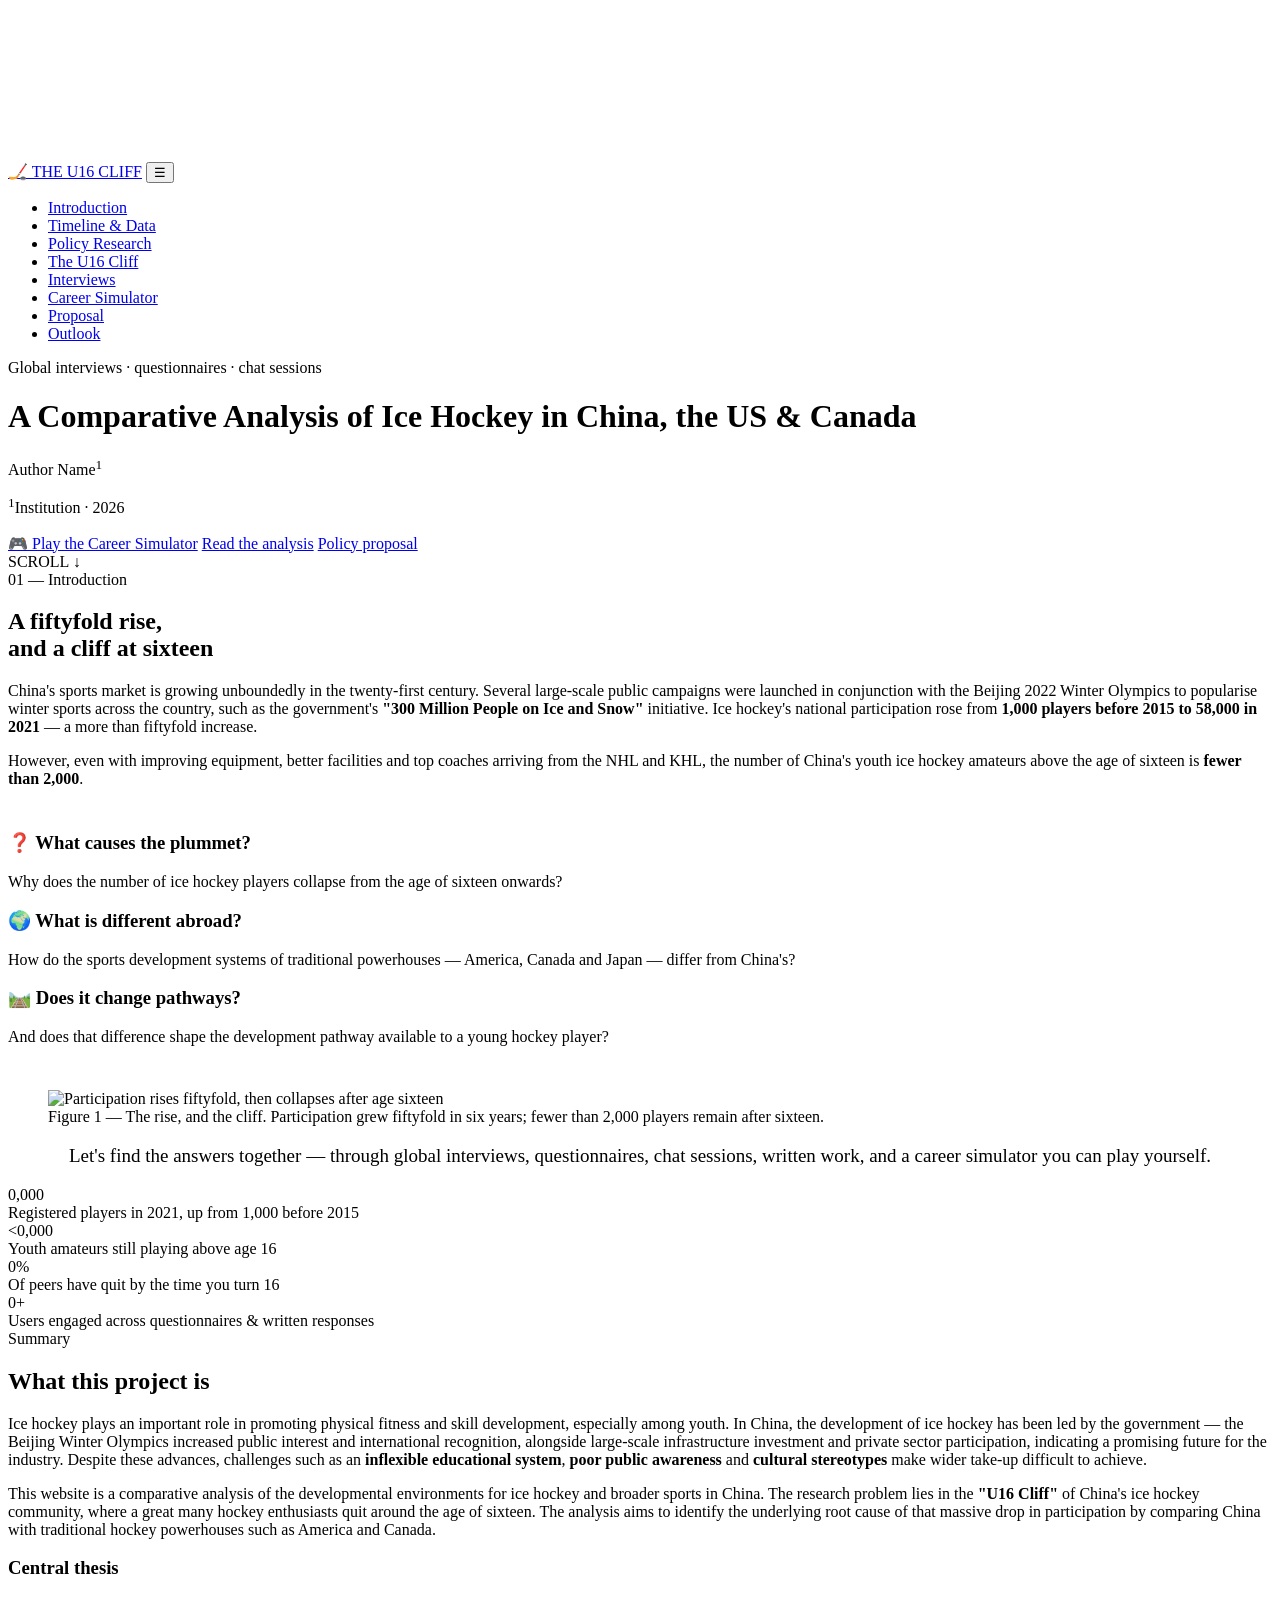
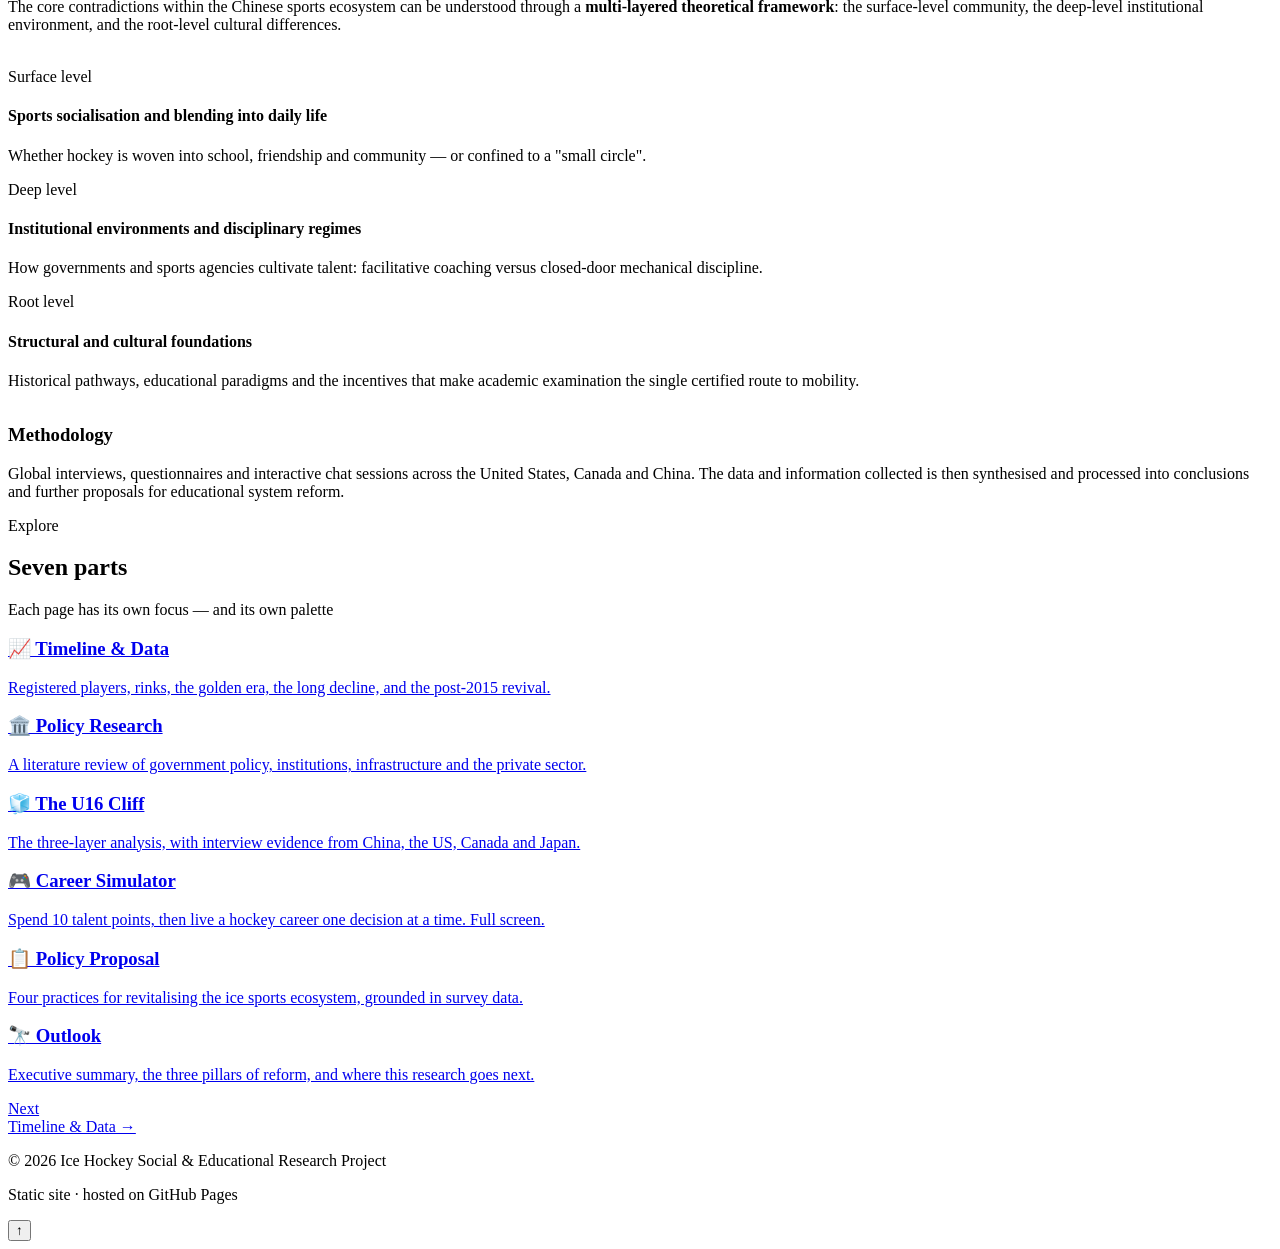
==== index.html @ d31b5582 "Add files via upload" ====
<!DOCTYPE html>
<html lang="en">
<head>
<meta charset="UTF-8" />
<meta name="viewport" content="width=device-width, initial-scale=1" />
<title>The U16 Cliff — Ice Hockey in China, the US &amp; Canada</title>
<meta name="description" content="A comparative sociological and educational analysis of the ice hockey and sports environments in China, the United States, and Canada." />
<link rel="stylesheet" href="css/style.css" />
</head>
<body data-theme="dark">

<div id="scroll-progress"></div>
<canvas id="fx-canvas"></canvas>

<nav class="navbar">
  <div class="navbar-inner">
    <a class="navbar-brand" href="index.html">🏒 THE U16 CLIFF</a>
    <button class="navbar-toggle" aria-label="Menu">☰</button>
    <ul class="navbar-links">
      <li><a href="index.html">Introduction</a></li>
      <li><a href="timeline.html">Timeline &amp; Data</a></li>
      <li><a href="policy-research.html">Policy Research</a></li>
      <li><a href="u16-cliff.html">The U16 Cliff</a></li>
      <li><a href="interviews.html">Interviews</a></li>
      <li><a href="simulator.html">Career Simulator</a></li>
      <li><a href="proposal.html">Proposal</a></li>
      <li><a href="outlook.html">Outlook</a></li>
    </ul>
  </div>
</nav>

<!-- ============ HERO ============ -->
<header class="hero">
  <div class="hero-badge"><span class="dot"></span>Global interviews · questionnaires · chat sessions</div>

  <h1>A Comparative Analysis of Ice Hockey in China, the US &amp; Canada</h1>

  <p class="subtitle" data-type="From 1,000 players to 58,000 in six years — and fewer than 2,000 still playing after the age of sixteen. This is an investigation into why."></p>

  <p class="authors">Author Name<sup>1</sup></p>
  <p class="affil"><sup>1</sup>Institution · 2026</p>

  <div class="btn-row">
    <a class="btn" href="simulator.html">🎮 Play the Career Simulator</a>
    <a class="btn ghost" href="u16-cliff.html">Read the analysis</a>
    <a class="btn ghost" href="proposal.html">Policy proposal</a>
  </div>

  <div class="scroll-hint">SCROLL ↓</div>
</header>

<!-- ============ INTRODUCTION ============ -->
<section class="section" id="introduction">
  <div class="container reveal">
    <div class="section-head">
      <span class="eyebrow">01 — Introduction</span>
      <h2 class="section-title">A fiftyfold rise,<br />and a <span class="grad">cliff at sixteen</span></h2>
    </div>

    <div class="narrow prose">
      <p>
        China's sports market is growing unboundedly in the twenty-first century. Several large-scale public campaigns were launched in conjunction with the Beijing 2022 Winter Olympics to popularise winter sports across the country, such as the government's <strong>"300 Million People on Ice and Snow"</strong> initiative. Ice hockey's national participation rose from <strong>1,000 players before 2015 to 58,000 in 2021</strong> — a more than fiftyfold increase.
      </p>
      <p>
        However, even with improving equipment, better facilities and top coaches arriving from the NHL and KHL, the number of China's youth ice hockey amateurs above the age of sixteen is <strong>fewer than 2,000</strong>.
      </p>
    </div>

    <div class="grid c3" style="margin:44px 0;">
      <div class="card reveal" data-stagger>
        <h3>❓ What causes the plummet?</h3>
        <p>Why does the number of ice hockey players collapse from the age of sixteen onwards?</p>
      </div>
      <div class="card reveal" data-stagger>
        <h3>🌍 What is different abroad?</h3>
        <p>How do the sports development systems of traditional powerhouses — America, Canada and Japan — differ from China's?</p>
      </div>
      <div class="card reveal" data-stagger>
        <h3>🛤️ Does it change pathways?</h3>
        <p>And does that difference shape the development pathway available to a young hockey player?</p>
      </div>
    </div>

    <figure class="figure">
      <img src="assets/images/cliff-chart.jpg" alt="Participation rises fiftyfold, then collapses after age sixteen"
           style="max-width:960px;width:100%;"
           onerror="this.onerror=null;this.src='assets/images/cliff-chart.svg'" />
      <figcaption>Figure 1 — The rise, and the cliff. Participation grew fiftyfold in six years; fewer than 2,000 players remain after sixteen.</figcaption>
    </figure>

    <div class="narrow prose">
      <p style="text-align:center;color:var(--text);font-size:19px;">
        Let's find the answers together — through global interviews, questionnaires, chat sessions, written work, and a career simulator you can play yourself.
      </p>
    </div>
  </div>
</section>

<!-- ============ KEY NUMBERS ============ -->
<section class="section" style="padding-top:0;">
  <div class="container reveal">
    <div class="grid c4">
      <div class="card stat-card reveal" data-stagger>
        <div class="num"><span class="count" data-to="58">0</span><span class="unit">,000</span></div>
        <div class="label">Registered players in 2021, up from 1,000 before 2015</div>
      </div>
      <div class="card stat-card reveal" data-stagger>
        <div class="num">&lt;<span class="count" data-to="2">0</span><span class="unit">,000</span></div>
        <div class="label">Youth amateurs still playing above age 16</div>
      </div>
      <div class="card stat-card reveal" data-stagger>
        <div class="num"><span class="count" data-to="88">0</span><span class="unit">%</span></div>
        <div class="label">Of peers have quit by the time you turn 16</div>
      </div>
      <div class="card stat-card reveal" data-stagger>
        <div class="num"><span class="count" data-to="1200">0</span><span class="unit">+</span></div>
        <div class="label">Users engaged across questionnaires &amp; written responses</div>
      </div>
    </div>
  </div>
</section>

<!-- ============ SUMMARY ============ -->
<section class="section" id="summary">
  <div class="container reveal">
    <div class="section-head">
      <span class="eyebrow">Summary</span>
      <h2 class="section-title">What this project is</h2>
    </div>

    <div class="narrow prose">
      <p>
        Ice hockey plays an important role in promoting physical fitness and skill development, especially among youth. In China, the development of ice hockey has been led by the government — the Beijing Winter Olympics increased public interest and international recognition, alongside large-scale infrastructure investment and private sector participation, indicating a promising future for the industry. Despite these advances, challenges such as an <strong>inflexible educational system</strong>, <strong>poor public awareness</strong> and <strong>cultural stereotypes</strong> make wider take-up difficult to achieve.
      </p>
      <p>
        This website is a comparative analysis of the developmental environments for ice hockey and broader sports in China. The research problem lies in the <strong>"U16 Cliff"</strong> of China's ice hockey community, where a great many hockey enthusiasts quit around the age of sixteen. The analysis aims to identify the underlying root cause of that massive drop in participation by comparing China with traditional hockey powerhouses such as America and Canada.
      </p>

      <h3>Central thesis</h3>
      <p>
        The core contradictions within the Chinese sports ecosystem can be understood through a <strong>multi-layered theoretical framework</strong>: the surface-level community, the deep-level institutional environment, and the root-level cultural differences.
      </p>
    </div>

    <div class="layers narrow" style="margin-top:34px;">
      <div class="layer">
        <span class="lv">Surface level</span>
        <h4>Sports socialisation and blending into daily life</h4>
        <p>Whether hockey is woven into school, friendship and community — or confined to a "small circle".</p>
      </div>
      <div class="layer">
        <span class="lv">Deep level</span>
        <h4>Institutional environments and disciplinary regimes</h4>
        <p>How governments and sports agencies cultivate talent: facilitative coaching versus closed-door mechanical discipline.</p>
      </div>
      <div class="layer">
        <span class="lv">Root level</span>
        <h4>Structural and cultural foundations</h4>
        <p>Historical pathways, educational paradigms and the incentives that make academic examination the single certified route to mobility.</p>
      </div>
    </div>

    <div class="narrow prose" style="margin-top:34px;">
      <h3>Methodology</h3>
      <p>
        Global interviews, questionnaires and interactive chat sessions across the United States, Canada and China. The data and information collected is then synthesised and processed into conclusions and further proposals for educational system reform.
      </p>
    </div>
  </div>
</section>

<!-- ============ NAVIGATE ============ -->
<section class="section" id="explore">
  <div class="container reveal">
    <div class="section-head">
      <span class="eyebrow">Explore</span>
      <h2 class="section-title">Seven parts</h2>
      <p class="section-subtitle">Each page has its own focus — and its own palette</p>
    </div>

    <div class="grid c3">
      <a class="card reveal" data-stagger href="timeline.html">
        <h3>📈 Timeline &amp; Data</h3>
        <p>Registered players, rinks, the golden era, the long decline, and the post-2015 revival.</p>
      </a>
      <a class="card reveal" data-stagger href="policy-research.html">
        <h3>🏛️ Policy Research</h3>
        <p>A literature review of government policy, institutions, infrastructure and the private sector.</p>
      </a>
      <a class="card reveal" data-stagger href="u16-cliff.html">
        <h3>🧊 The U16 Cliff</h3>
        <p>The three-layer analysis, with interview evidence from China, the US, Canada and Japan.</p>
      </a>
      <a class="card reveal" data-stagger href="simulator.html">
        <h3>🎮 Career Simulator</h3>
        <p>Spend 10 talent points, then live a hockey career one decision at a time. Full screen.</p>
      </a>
      <a class="card reveal" data-stagger href="proposal.html">
        <h3>📋 Policy Proposal</h3>
        <p>Four practices for revitalising the ice sports ecosystem, grounded in survey data.</p>
      </a>
      <a class="card reveal" data-stagger href="outlook.html">
        <h3>🔭 Outlook</h3>
        <p>Executive summary, the three pillars of reform, and where this research goes next.</p>
      </a>
    </div>
  </div>
</section>

<div class="page-nav">
  <span></span>
  <a class="next" href="timeline.html">
    <div class="dir">Next</div>
    <div class="ttl">Timeline &amp; Data →</div>
  </a>
</div>

<footer class="footer">
  <p>© 2026 Ice Hockey Social &amp; Educational Research Project</p>
  <p style="margin-top:8px;">Static site · hosted on GitHub Pages</p>
</footer>

<button id="to-top" aria-label="Back to top">↑</button>
<script src="js/main.js"></script>
</body>
</html>
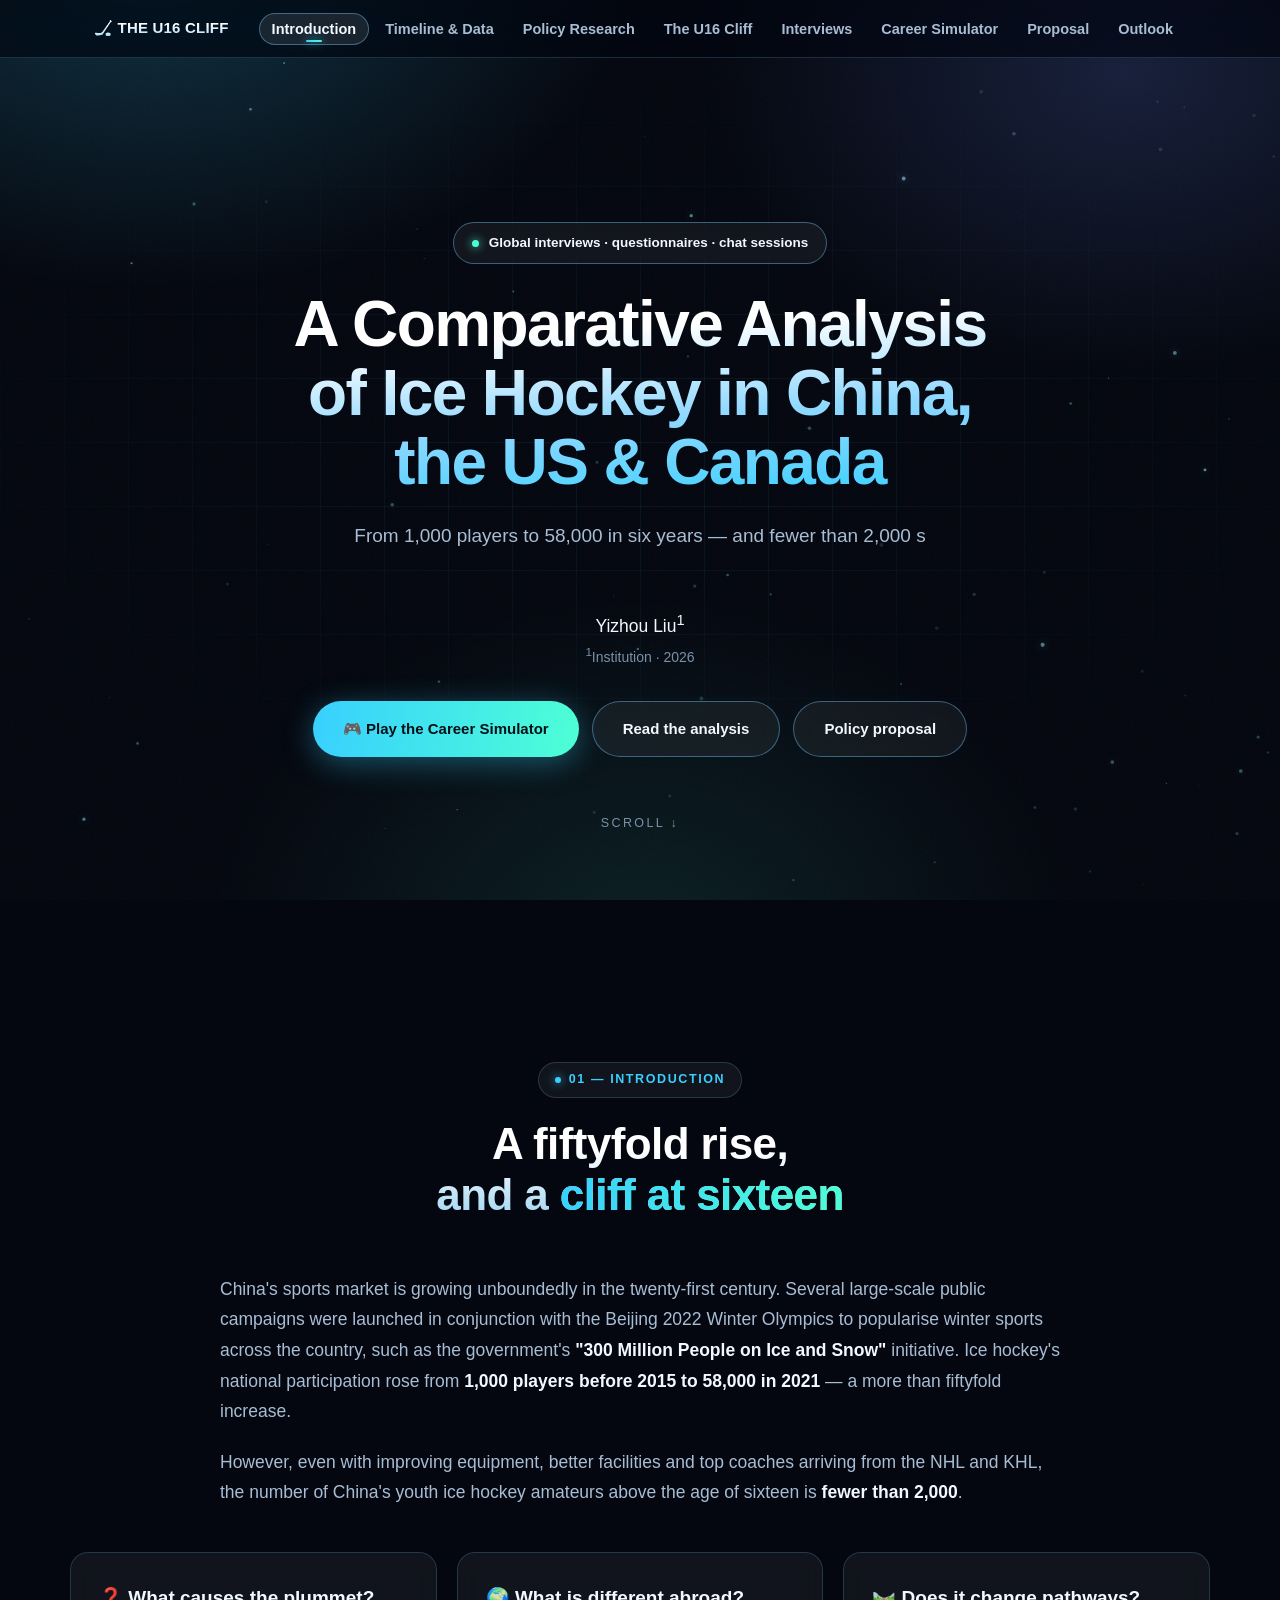
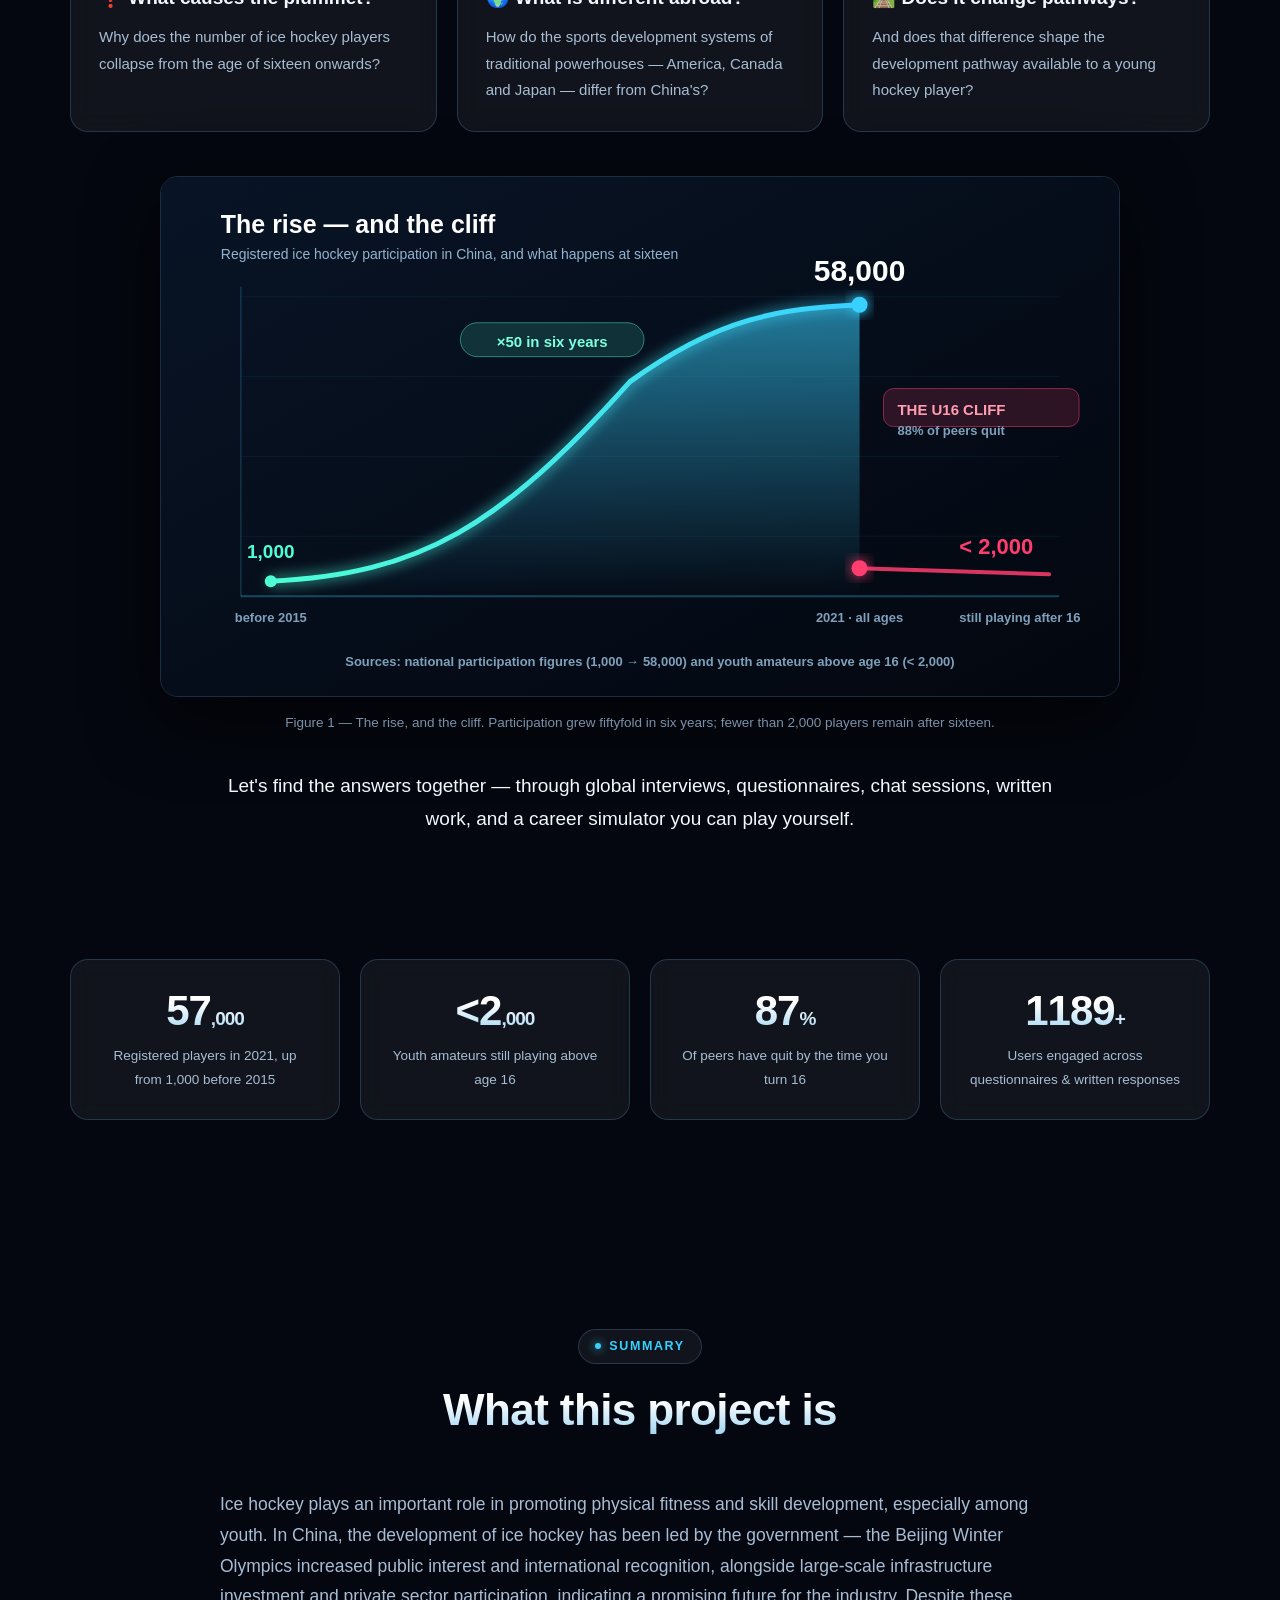
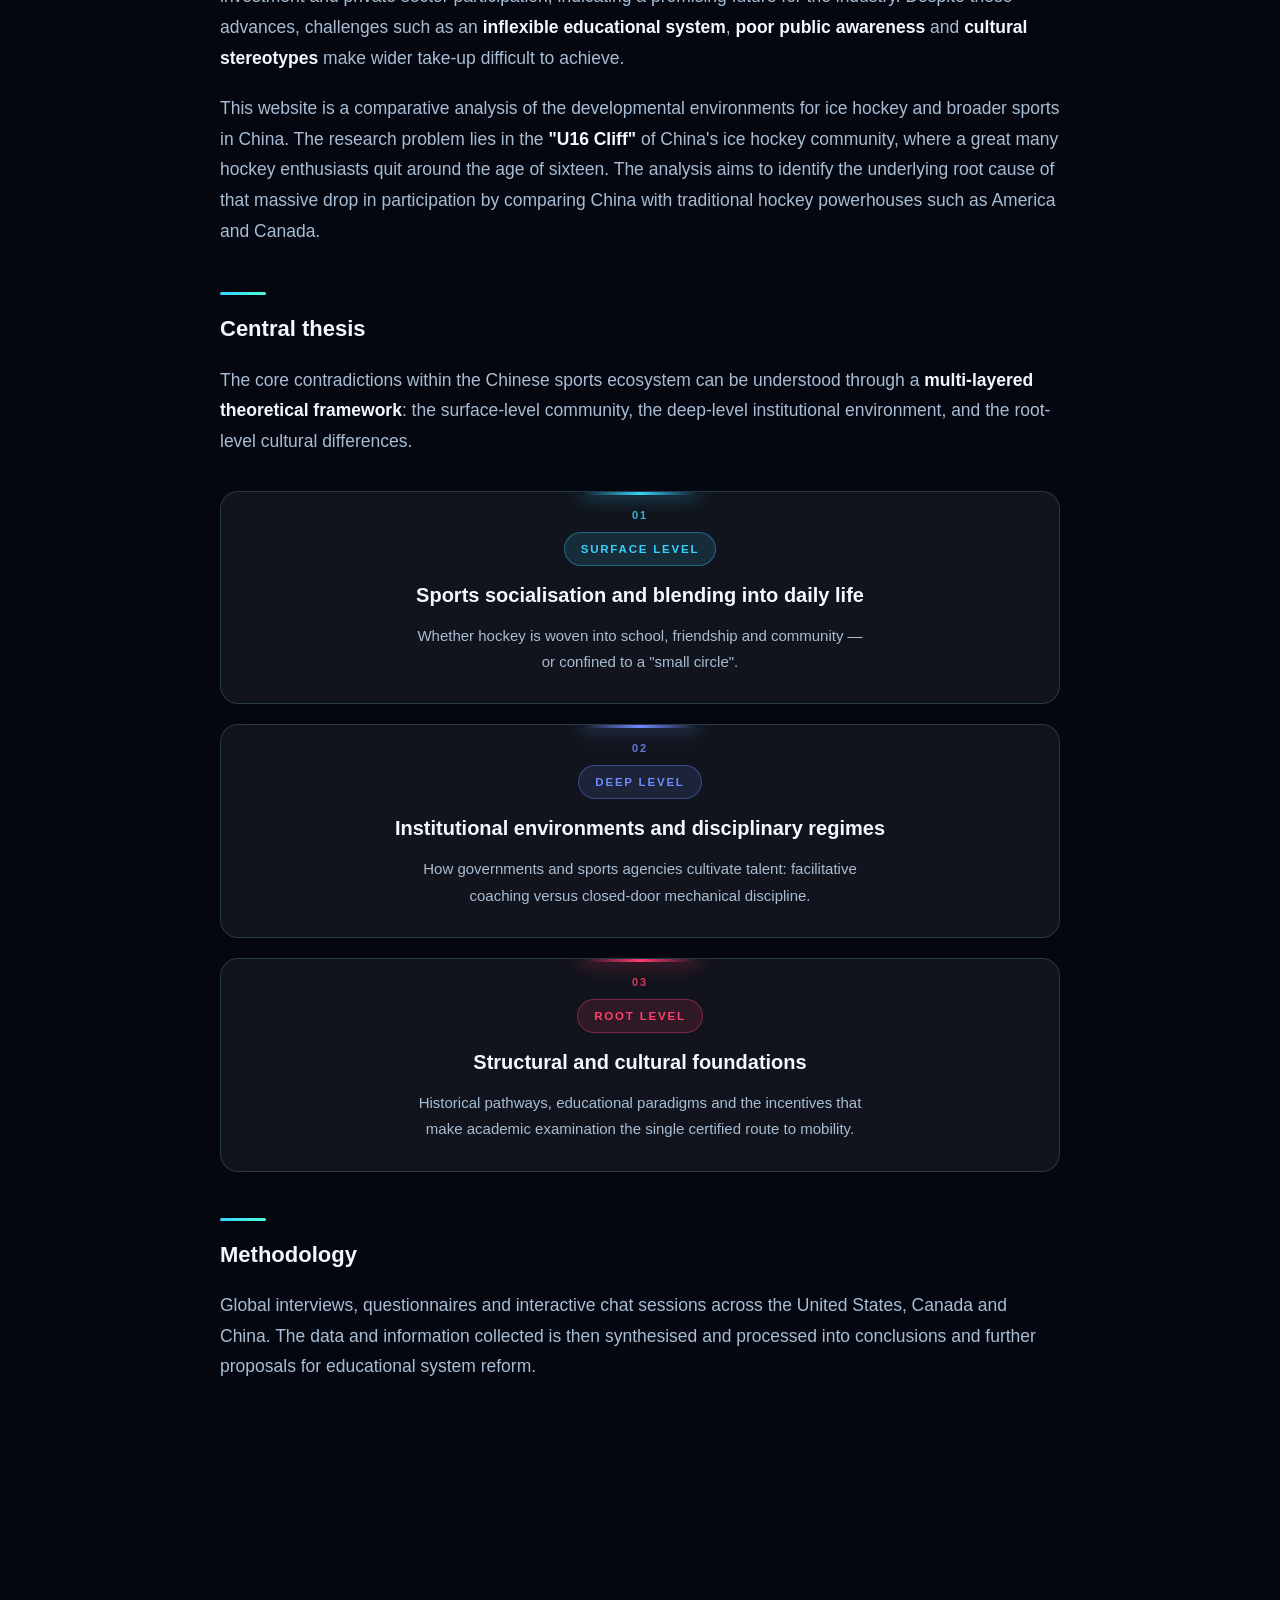
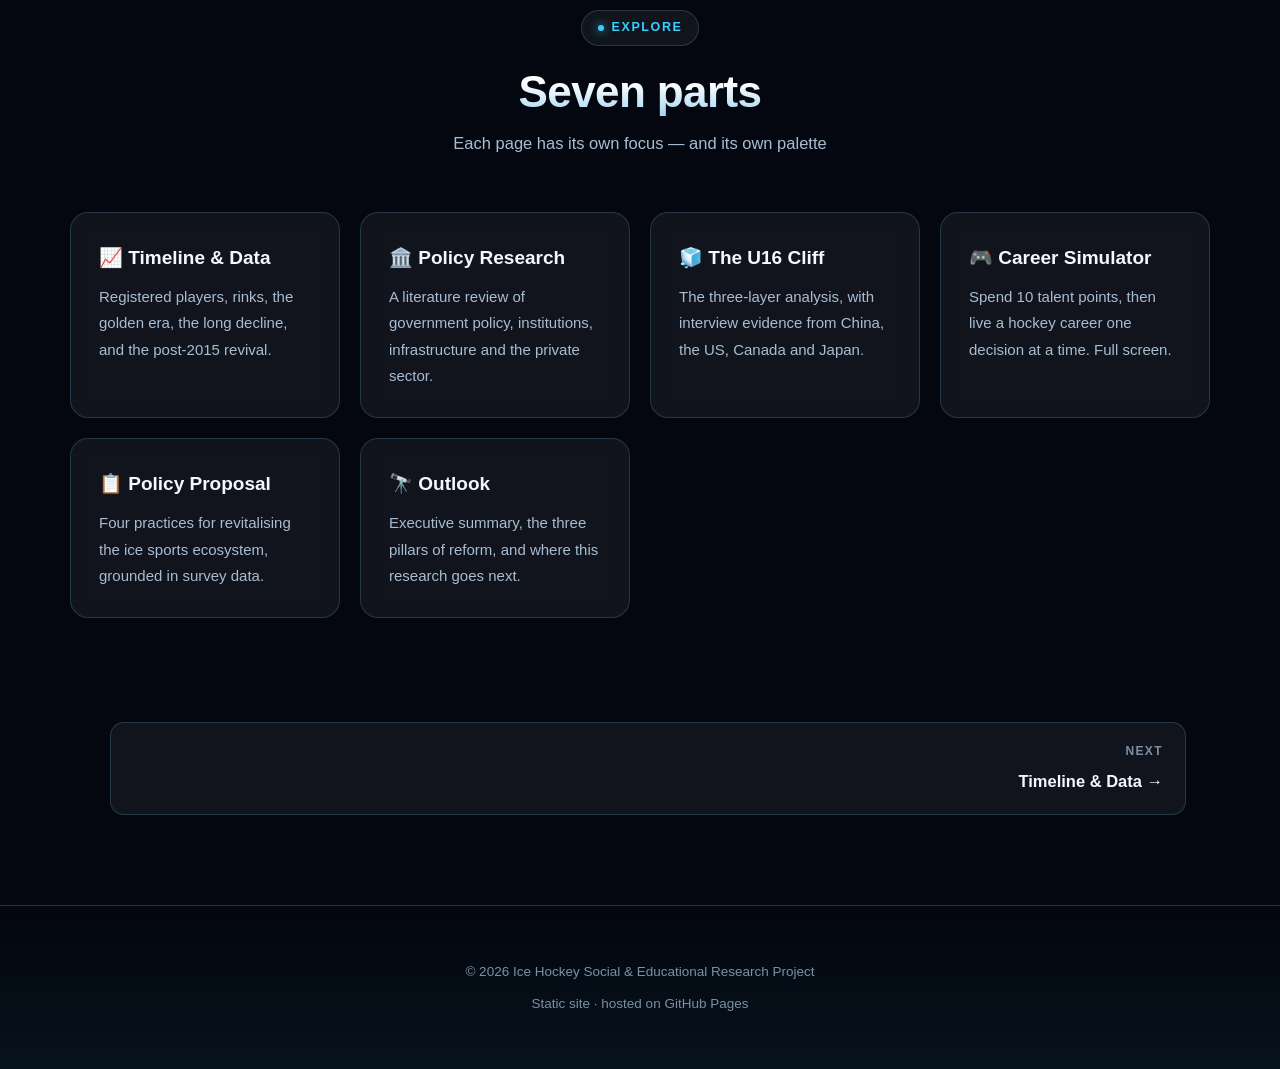
==== commit ca3a94bd: "Update author name in index.html" ====
--- a/index.html
+++ b/index.html
@@ -37,7 +37,7 @@
 
   <p class="subtitle" data-type="From 1,000 players to 58,000 in six years — and fewer than 2,000 still playing after the age of sixteen. This is an investigation into why."></p>
 
-  <p class="authors">Author Name<sup>1</sup></p>
+  <p class="author">Yizhou Liu<sup>1</sup></p>
   <p class="affil"><sup>1</sup>Institution · 2026</p>
 
   <div class="btn-row">
--- a/css/style.css
+++ b/css/style.css
@@ -0,0 +1,628 @@
+/* ============================================================
+   Ice Hockey Research Project — Site Stylesheet
+   Theme: neon ice-blue on deep navy, high contrast
+   Switch a page's palette with <body data-theme="...">
+     dark (default) · frost (light) · midnight · paper
+   ============================================================ */
+
+/* ---------- Palettes ---------- */
+:root,
+body[data-theme="dark"] {
+  --bg:        #04070f;
+  --panel:     rgba(255,255,255,.055);
+  --panel-2:   rgba(255,255,255,.09);
+  --border:    rgba(120,200,255,.20);
+  --border-2:  rgba(120,200,255,.42);
+
+  --ice:       #38d0ff;
+  --ice-2:     #6c8cff;
+  --ice-3:     #4dffd5;
+  --hot:       #ff3d6e;
+  --gold:      #ffd24d;
+
+  --text:      #f2f8ff;
+  --muted:     #a8bdd4;
+  --dim:       #7b90a8;
+
+  --aurora-1:  rgba(56,208,255,.22);
+  --aurora-2:  rgba(108,140,255,.18);
+  --aurora-3:  rgba(77,255,213,.10);
+  --nav-bg:    rgba(4,7,15,.70);
+  --grid-line: rgba(56,208,255,.07);
+  --btn-fg:    #021018;
+  --code-bg:   rgba(2,5,12,.8);
+  --shadow-lg: 0 24px 70px rgba(0,0,0,.6);
+  --noise-op:  .03;
+  --particle:  150,225,255;
+  --particle-a:1;
+  --h-grad:    linear-gradient(176deg,#ffffff 24%,#8fd8ff 60%,#38d0ff 100%);
+  --t-grad:    linear-gradient(180deg,#ffffff 32%,#9fd4f2 100%);
+}
+
+body[data-theme="frost"] {
+  --bg:        #eaf4fc;
+  --panel:     rgba(255,255,255,.82);
+  --panel-2:   rgba(255,255,255,.97);
+  --border:    rgba(10,80,140,.16);
+  --border-2:  rgba(10,110,190,.34);
+
+  --ice:       #0577c4;
+  --ice-2:     #3f5fe0;
+  --ice-3:     #00937d;
+  --hot:       #d81348;
+  --gold:      #b57d00;
+
+  --text:      #06182c;
+  --muted:     #41586f;
+  --dim:       #6d8399;
+
+  --aurora-1:  rgba(56,180,255,.26);
+  --aurora-2:  rgba(108,140,255,.16);
+  --aurora-3:  rgba(0,190,165,.14);
+  --nav-bg:    rgba(255,255,255,.78);
+  --grid-line: rgba(5,119,196,.09);
+  --btn-fg:    #ffffff;
+  --code-bg:   rgba(6,30,55,.05);
+  --shadow-lg: 0 18px 50px rgba(10,55,105,.14);
+  --noise-op:  .02;
+  --particle:  30,120,195;
+  --particle-a:.55;
+  --h-grad:    linear-gradient(176deg,#06182c 20%,#0a5c96 60%,#0577c4 100%);
+  --t-grad:    linear-gradient(180deg,#06182c 34%,#0f6aad 100%);
+}
+
+body[data-theme="midnight"] {
+  --bg:        #0a0e1f;
+  --panel:     rgba(255,255,255,.055);
+  --panel-2:   rgba(255,255,255,.09);
+  --border:    rgba(160,168,255,.20);
+  --border-2:  rgba(160,168,255,.40);
+
+  --ice:       #949fff;
+  --ice-2:     #c08bff;
+  --ice-3:     #4fd6ff;
+  --hot:       #ff4d7d;
+  --gold:      #ffd24d;
+
+  --text:      #f0eeff;
+  --muted:     #aab0d4;
+  --dim:       #8087ab;
+
+  --aurora-1:  rgba(148,159,255,.24);
+  --aurora-2:  rgba(192,139,255,.20);
+  --aurora-3:  rgba(79,214,255,.12);
+  --nav-bg:    rgba(10,14,31,.72);
+  --grid-line: rgba(148,159,255,.07);
+  --btn-fg:    #0a0c1e;
+  --code-bg:   rgba(3,5,16,.8);
+  --shadow-lg: 0 24px 70px rgba(0,0,0,.6);
+  --noise-op:  .03;
+  --particle:  175,185,255;
+  --particle-a:1;
+  --h-grad:    linear-gradient(176deg,#fff 24%,#c3c0ff 60%,#949fff 100%);
+  --t-grad:    linear-gradient(180deg,#fff 32%,#b8bbf0 100%);
+}
+
+body[data-theme="paper"] {
+  --bg:        #fbf7f0;
+  --panel:     rgba(255,255,255,.86);
+  --panel-2:   rgba(255,255,255,.99);
+  --border:    rgba(120,90,50,.18);
+  --border-2:  rgba(20,95,120,.34);
+
+  --ice:       #14657f;
+  --ice-2:     #2b8aa3;
+  --ice-3:     #bd7f1f;
+  --hot:       #b83a22;
+  --gold:      #a87400;
+
+  --text:      #16212b;
+  --muted:     #4c5a66;
+  --dim:       #82796d;
+
+  --aurora-1:  rgba(20,101,127,.16);
+  --aurora-2:  rgba(189,127,31,.14);
+  --aurora-3:  rgba(20,101,127,.08);
+  --nav-bg:    rgba(251,247,240,.84);
+  --grid-line: rgba(20,101,127,.08);
+  --btn-fg:    #ffffff;
+  --code-bg:   rgba(35,25,10,.05);
+  --shadow-lg: 0 18px 48px rgba(85,65,35,.15);
+  --noise-op:  .026;
+  --particle:  145,115,65;
+  --particle-a:.42;
+  --h-grad:    linear-gradient(176deg,#16212b 22%,#14657f 66%,#2b8aa3 100%);
+  --t-grad:    linear-gradient(180deg,#16212b 34%,#14657f 100%);
+}
+
+:root { --maxw: 1140px; --radius: 18px; }
+
+/* ---------- Base ---------- */
+* { box-sizing: border-box; margin: 0; padding: 0; }
+html { scroll-behavior: smooth; scroll-padding-top: 88px; }
+
+body {
+  font-family: "Inter", -apple-system, BlinkMacSystemFont, "Segoe UI",
+               Roboto, Helvetica, Arial, sans-serif;
+  color: var(--text); background: var(--bg);
+  line-height: 1.75; font-size: 17.5px; overflow-x: hidden;
+  -webkit-font-smoothing: antialiased;
+}
+body::before {
+  content: ""; position: fixed; inset: 0; z-index: -2; pointer-events: none;
+  background:
+    radial-gradient(780px 540px at 12% -5%,  var(--aurora-1), transparent 62%),
+    radial-gradient(700px 500px at 88% 8%,   var(--aurora-2), transparent 60%),
+    radial-gradient(720px 580px at 50% 105%, var(--aurora-3), transparent 60%),
+    var(--bg);
+}
+body::after {
+  content: ""; position: fixed; inset: 0; z-index: -1; pointer-events: none; opacity: var(--noise-op);
+  background-image: url("data:image/svg+xml,%3Csvg xmlns='http://www.w3.org/2000/svg' width='140' height='140'%3E%3Cfilter id='n'%3E%3CfeTurbulence type='fractalNoise' baseFrequency='.85' numOctaves='3'/%3E%3C/filter%3E%3Crect width='140' height='140' filter='url(%23n)'/%3E%3C/svg%3E");
+}
+img { max-width: 100%; height: auto; display: block; }
+a { color: var(--ice); text-decoration: none; }
+a.inline { border-bottom: 1px solid var(--border-2); }
+a.inline:hover { border-bottom-color: var(--ice); }
+::selection { background: color-mix(in srgb, var(--ice) 35%, transparent); }
+
+#fx-canvas { position: fixed; inset: 0; z-index: -1; pointer-events: none; }
+#scroll-progress {
+  position: fixed; top: 0; left: 0; height: 3px; width: 0; z-index: 200;
+  background: linear-gradient(90deg, var(--ice), var(--ice-2), var(--ice-3));
+  box-shadow: 0 0 14px color-mix(in srgb, var(--ice) 70%, transparent);
+}
+
+/* ---------- Nav ---------- */
+.navbar {
+  position: sticky; top: 0; z-index: 100; background: var(--nav-bg);
+  backdrop-filter: blur(18px) saturate(160%); -webkit-backdrop-filter: blur(18px) saturate(160%);
+  border-bottom: 1px solid var(--border);
+}
+.navbar-inner { max-width: var(--maxw); margin: 0 auto; padding: 13px 24px; display: flex; align-items: center; justify-content: space-between; gap: 16px; }
+.navbar-brand {
+  font-weight: 800; font-size: 15px; letter-spacing: .2px; white-space: nowrap;
+  background: var(--t-grad); -webkit-background-clip: text; background-clip: text; color: transparent;
+}
+.navbar-links { display: flex; gap: 3px; list-style: none; flex-wrap: wrap; }
+.navbar-links a {
+  position: relative; color: var(--muted); font-size: 14.5px; font-weight: 600;
+  padding: 8px 13px; border-radius: 999px; transition: color .2s, background .2s; white-space: nowrap;
+}
+.navbar-links a:hover { color: var(--text); background: var(--panel); }
+.navbar-links a.active { color: var(--text); background: var(--panel-2); box-shadow: inset 0 0 0 1px var(--border-2); }
+.navbar-links a.active::after {
+  content: ""; position: absolute; left: 50%; bottom: 3px; transform: translateX(-50%);
+  width: 16px; height: 2px; border-radius: 2px;
+  background: linear-gradient(90deg, var(--ice), var(--ice-3)); box-shadow: 0 0 10px var(--ice);
+}
+.navbar-toggle { display: none; background: none; border: 0; font-size: 24px; color: var(--text); cursor: pointer; }
+@media (max-width: 1000px) {
+  .navbar-toggle { display: block; }
+  .navbar-links {
+    position: absolute; top: 100%; left: 0; right: 0; flex-direction: column; gap: 0;
+    background: var(--nav-bg); backdrop-filter: blur(18px);
+    border-bottom: 1px solid var(--border); display: none; padding: 8px;
+  }
+  .navbar-links.open { display: flex; }
+  .navbar-links li { width: 100%; }
+  .navbar-links a { display: block; padding: 14px 16px; }
+}
+
+/* ---------- Layout ---------- */
+.section { padding: 104px 24px; position: relative; }
+.container { max-width: var(--maxw); margin: 0 auto; }
+.narrow { max-width: 840px; margin: 0 auto; }
+
+.eyebrow {
+  display: inline-flex; align-items: center; gap: 8px; padding: 6px 16px; border-radius: 999px;
+  background: var(--panel); border: 1px solid var(--border);
+  color: var(--ice); font-size: 12.5px; font-weight: 800; letter-spacing: 1.6px;
+  text-transform: uppercase; margin-bottom: 20px;
+}
+.eyebrow::before { content: ""; width: 6px; height: 6px; border-radius: 50%; background: var(--ice); box-shadow: 0 0 10px var(--ice); animation: pulse 2s infinite; }
+@keyframes pulse { 0%,100%{opacity:1;transform:scale(1)} 50%{opacity:.4;transform:scale(.7)} }
+
+.section-head { text-align: center; margin-bottom: 54px; }
+.section-title {
+  font-size: clamp(29px,4.2vw,44px); font-weight: 900; line-height: 1.16; letter-spacing: -.6px;
+  background: var(--t-grad); -webkit-background-clip: text; background-clip: text; color: transparent;
+}
+.section-subtitle { color: var(--muted); font-size: 16.5px; margin-top: 12px; }
+
+.prose p { margin-bottom: 20px; color: var(--muted); }
+.prose strong { color: var(--text); font-weight: 700; }
+/* Headings: accent rule sits ABOVE the text, so nothing juts out to the left */
+.prose h3 {
+  color: var(--text); font-size: 22px; font-weight: 800;
+  margin: 46px 0 16px; padding-top: 18px; position: relative;
+}
+.prose h3::before {
+  content: ""; position: absolute; top: 0; left: 0;
+  width: 46px; height: 3px; border-radius: 3px;
+  background: linear-gradient(90deg, var(--ice), var(--ice-3));
+}
+.prose h4 { color: var(--text); font-size: 18px; font-weight: 800; margin: 30px 0 10px; }
+.prose h4::before { content: "▸ "; color: var(--ice); }
+.prose ul { margin: 0 0 20px 22px; color: var(--muted); }
+.prose li { margin-bottom: 9px; }
+.grad { background: linear-gradient(92deg, var(--ice), var(--ice-3)); -webkit-background-clip: text; background-clip: text; color: transparent; }
+
+/* ---------- Hero ---------- */
+.hero {
+  position: relative; min-height: 100vh; display: flex; flex-direction: column;
+  align-items: center; justify-content: center; text-align: center; padding: 118px 24px 76px;
+}
+.hero::after {
+  content: ""; position: absolute; inset: 0; pointer-events: none; z-index: -1;
+  background-image: linear-gradient(var(--grid-line) 1px, transparent 1px),
+                    linear-gradient(90deg, var(--grid-line) 1px, transparent 1px);
+  background-size: 64px 64px;
+  mask-image: radial-gradient(ellipse 78% 55% at 50% 42%, #000 20%, transparent 76%);
+  -webkit-mask-image: radial-gradient(ellipse 78% 55% at 50% 42%, #000 20%, transparent 76%);
+}
+.hero-badge {
+  display: inline-flex; align-items: center; gap: 10px; padding: 8px 18px; border-radius: 999px;
+  margin-bottom: 26px; background: var(--panel); border: 1px solid var(--border-2);
+  color: var(--text); font-size: 13.5px; font-weight: 600; backdrop-filter: blur(10px);
+}
+.hero-badge .dot { width: 7px; height: 7px; border-radius: 50%; background: var(--ice-3); box-shadow: 0 0 10px var(--ice-3); animation: pulse 2s infinite; }
+.hero h1 {
+  font-size: clamp(32px,5.4vw,64px); font-weight: 900; line-height: 1.08;
+  letter-spacing: -1.6px; max-width: 20ch; margin-bottom: 22px;
+  background: var(--h-grad); -webkit-background-clip: text; background-clip: text; color: transparent;
+}
+.hero .subtitle { color: var(--muted); font-size: clamp(16px,1.8vw,19px); max-width: 680px; margin-bottom: 32px; min-height: 3em; }
+.hero .authors { color: var(--text); font-size: 15.5px; margin-bottom: 6px; }
+.hero .affil { color: var(--dim); font-size: 14px; margin-bottom: 32px; }
+
+.btn-row { display: flex; gap: 13px; flex-wrap: wrap; justify-content: center; }
+.btn {
+  position: relative; overflow: hidden; display: inline-flex; align-items: center; gap: 9px;
+  padding: 14px 30px; border-radius: 999px; font-size: 15px; font-weight: 800; cursor: pointer;
+  border: 0; font-family: inherit; color: var(--btn-fg);
+  background: linear-gradient(96deg, var(--ice), var(--ice-3));
+  box-shadow: 0 6px 30px color-mix(in srgb, var(--ice) 36%, transparent);
+  transition: transform .18s cubic-bezier(.34,1.56,.64,1), box-shadow .2s;
+}
+.btn:hover { transform: translateY(-3px) scale(1.03); color: var(--btn-fg); box-shadow: 0 14px 44px color-mix(in srgb, var(--ice) 52%, transparent); }
+.btn::after {
+  content: ""; position: absolute; top: 0; left: -120%; width: 60%; height: 100%;
+  background: linear-gradient(96deg, transparent, rgba(255,255,255,.55), transparent); transition: left .6s;
+}
+.btn:hover::after { left: 130%; }
+.btn.ghost { background: var(--panel); color: var(--text); border: 1px solid var(--border-2); box-shadow: none; backdrop-filter: blur(10px); }
+.btn.ghost:hover { background: var(--panel-2); border-color: var(--ice); }
+.btn.big { padding: 18px 44px; font-size: 17px; }
+
+.scroll-hint { margin-top: 56px; color: var(--dim); font-size: 12.5px; letter-spacing: 2.4px; animation: bob 1.8s infinite; }
+@keyframes bob { 0%,100%{transform:translateY(0);opacity:.6} 50%{transform:translateY(8px);opacity:1} }
+
+/* ---------- Cards ---------- */
+.card {
+  position: relative; overflow: hidden; background: var(--panel);
+  border: 1px solid var(--border); border-radius: var(--radius); padding: 28px;
+  backdrop-filter: blur(12px);
+  transition: transform .3s cubic-bezier(.2,.8,.3,1), border-color .3s, box-shadow .3s;
+}
+.card:hover { transform: translateY(-6px); border-color: var(--border-2); box-shadow: var(--shadow-lg); }
+.card::before {
+  content: ""; position: absolute; inset: 0; opacity: 0; transition: opacity .3s; pointer-events: none;
+  background: radial-gradient(340px circle at var(--mx,50%) var(--my,50%), color-mix(in srgb, var(--ice) 15%, transparent), transparent 65%);
+}
+.card:hover::before { opacity: 1; }
+.card h3 { color: var(--text); font-size: 19px; font-weight: 800; margin-bottom: 10px; }
+.card p { color: var(--muted); font-size: 15px; }
+
+.grid { display: grid; gap: 20px; }
+.grid.c2 { grid-template-columns: repeat(auto-fit, minmax(320px,1fr)); }
+.grid.c3 { grid-template-columns: repeat(auto-fit, minmax(260px,1fr)); }
+.grid.c4 { grid-template-columns: repeat(auto-fit, minmax(210px,1fr)); }
+
+.stat-card { text-align: center; }
+.stat-card .num {
+  font-size: 42px; font-weight: 900; line-height: 1.1; letter-spacing: -1px;
+  background: var(--t-grad); -webkit-background-clip: text; background-clip: text; color: transparent;
+}
+.stat-card .num .unit { font-size: 19px; }
+.stat-card .label { color: var(--muted); font-size: 13.5px; margin-top: 10px; }
+
+/* ---------- Figures ---------- */
+.figure { margin: 34px auto; text-align: center; }
+.figure img { border-radius: var(--radius); margin: 0 auto; border: 1px solid var(--border); box-shadow: var(--shadow-lg); }
+.figure figcaption { color: var(--dim); font-size: 13.5px; margin-top: 14px; }
+.split { display: grid; grid-template-columns: 1fr 1fr; gap: 44px; align-items: center; }
+.split img { border-radius: var(--radius); border: 1px solid var(--border); box-shadow: var(--shadow-lg); }
+@media (max-width: 860px) { .split { grid-template-columns: 1fr; gap: 26px; } }
+
+/* ---------- Survey bar charts (built from real data) ---------- */
+.chart {
+  background: var(--panel); border: 1px solid var(--border); border-radius: var(--radius);
+  padding: 26px 28px; backdrop-filter: blur(12px);
+}
+.chart-head { margin-bottom: 20px; }
+.chart-q { color: var(--ice); font-size: 12px; font-weight: 800; letter-spacing: 1.4px; text-transform: uppercase; }
+.chart-title { color: var(--text); font-size: 19px; font-weight: 800; margin-top: 6px; line-height: 1.35; }
+.chart-n { color: var(--dim); font-size: 12.5px; margin-top: 5px; }
+.bar-row { display: grid; grid-template-columns: minmax(120px, 38%) 1fr auto; gap: 14px; align-items: center; margin-bottom: 13px; }
+.bar-label { color: var(--muted); font-size: 14.5px; line-height: 1.35; }
+.bar-track { height: 12px; border-radius: 7px; background: color-mix(in srgb, var(--ice) 12%, transparent); overflow: hidden; }
+.bar-fill {
+  height: 100%; width: 0; border-radius: 7px;
+  background: linear-gradient(90deg, var(--ice), var(--ice-3));
+  box-shadow: 0 0 14px color-mix(in srgb, var(--ice) 55%, transparent);
+  transition: width 1.3s cubic-bezier(.2,.8,.3,1);
+}
+.bar-row.hi .bar-fill { background: linear-gradient(90deg, var(--hot), #ff8f6e); box-shadow: 0 0 16px color-mix(in srgb, var(--hot) 55%, transparent); }
+.bar-val { color: var(--text); font-size: 14.5px; font-weight: 800; min-width: 62px; text-align: right; font-variant-numeric: tabular-nums; }
+@media (max-width: 620px) {
+  .bar-row { grid-template-columns: 1fr auto; }
+  .bar-track { grid-column: 1 / -1; order: 3; }
+}
+
+/* ---------- Timeline ---------- */
+.timeline { position: relative; max-width: 820px; margin: 40px auto 0; padding-left: 34px; }
+.timeline::before { content: ""; position: absolute; left: 9px; top: 8px; bottom: 8px; width: 2px; background: var(--border-2); opacity: .45; }
+.timeline::after {
+  content: ""; position: absolute; left: 9px; top: 8px; width: 2px; height: var(--tl,0%);
+  background: linear-gradient(180deg, var(--ice), var(--ice-3)); box-shadow: 0 0 14px var(--ice); transition: height .25s linear;
+}
+.timeline-item { position: relative; padding: 0 0 32px 26px; opacity: .35; transition: opacity .5s, transform .5s; transform: translateX(-6px); }
+.timeline-item.lit { opacity: 1; transform: none; }
+.timeline-item::before {
+  content: ""; position: absolute; left: -31px; top: 9px; width: 13px; height: 13px; border-radius: 50%;
+  background: var(--bg); border: 2px solid var(--dim); transition: all .4s; z-index: 1;
+}
+.timeline-item.lit::before { background: var(--ice); border-color: var(--ice); box-shadow: 0 0 0 5px color-mix(in srgb, var(--ice) 18%, transparent), 0 0 18px var(--ice); }
+.timeline-item .year { display: inline-block; font-weight: 900; font-size: 14.5px; letter-spacing: .8px; color: var(--ice); margin-bottom: 4px; }
+.timeline-item h4 { color: var(--text); font-size: 17px; font-weight: 800; margin-bottom: 5px; }
+.timeline-item p { color: var(--muted); font-size: 15px; }
+.timeline-item.lit p { color: var(--text); }
+.timeline-item.era-down .year { color: var(--hot); }
+.timeline-item.era-down.lit::before { background: var(--hot); border-color: var(--hot); box-shadow: 0 0 0 5px color-mix(in srgb, var(--hot) 18%, transparent), 0 0 18px var(--hot); }
+
+/* ---------- Video cards ---------- */
+.video-card { padding: 0; overflow: hidden; }
+.video-card video, .video-card .video-embed { width: 100%; aspect-ratio: 16/9; background: #000; display: block; border: 0; border-bottom: 1px solid var(--border); }
+.video-placeholder {
+  width: 100%; aspect-ratio: 16/9; display: flex; flex-direction: column; align-items: center; justify-content: center; gap: 10px;
+  background: repeating-linear-gradient(45deg, color-mix(in srgb, var(--ice) 7%, transparent) 0 14px, transparent 14px 28px);
+  border-bottom: 1px solid var(--border); color: var(--dim); font-size: 14px; text-align: center; padding: 20px;
+}
+.video-placeholder .ph-icon { font-size: 30px; opacity: .8; }
+.video-meta { padding: 18px 22px 22px; }
+.video-meta .name { font-weight: 800; color: var(--text); font-size: 16.5px; }
+.video-meta .role { color: var(--ice); font-size: 13px; margin-top: 4px; font-weight: 700; }
+.video-meta .desc { font-size: 14.5px; margin-top: 10px; color: var(--muted); }
+
+/* ---------- Interview cards (click-to-play YouTube facade) ---------- */
+.iv-card { padding: 0; }
+.iv-play {
+  position: relative; display: block; width: 100%; padding: 0; cursor: pointer;
+  border: 0; border-bottom: 1px solid var(--border); background: #000;
+  aspect-ratio: 16/9; overflow: hidden; font-family: inherit;
+}
+.iv-thumb {
+  width: 100%; height: 100%; object-fit: cover; display: block;
+  transition: transform .5s cubic-bezier(.2,.8,.3,1), filter .3s;
+  filter: saturate(1.05) brightness(.92);
+}
+.iv-play:hover .iv-thumb { transform: scale(1.05); filter: saturate(1.15) brightness(1); }
+.iv-scrim { position: absolute; inset: 0; background: linear-gradient(180deg, rgba(0,0,0,.15), rgba(0,0,0,.55)); }
+.iv-btn {
+  position: absolute; top: 50%; left: 50%; transform: translate(-50%,-50%);
+  width: 66px; height: 66px; border-radius: 50%;
+  display: flex; align-items: center; justify-content: center;
+  font-size: 22px; color: #04121c; padding-left: 4px;
+  background: linear-gradient(96deg, var(--ice), var(--ice-3));
+  box-shadow: 0 8px 30px color-mix(in srgb, var(--ice) 50%, transparent);
+  transition: transform .2s cubic-bezier(.34,1.56,.64,1), box-shadow .2s;
+}
+.iv-play:hover .iv-btn { transform: translate(-50%,-50%) scale(1.12); box-shadow: 0 12px 40px color-mix(in srgb, var(--ice) 66%, transparent); }
+.iv-hint { position: absolute; bottom: 12px; left: 0; right: 0; text-align: center; color: rgba(255,255,255,.72); font-size: 12px; letter-spacing: .6px; }
+.iv-flag {
+  display: inline-block; margin-left: 8px; padding: 3px 10px; border-radius: 999px;
+  font-size: 11px; font-weight: 800; letter-spacing: .8px; text-transform: uppercase;
+  color: var(--ice); background: color-mix(in srgb, var(--ice) 14%, transparent);
+  border: 1px solid color-mix(in srgb, var(--ice) 38%, transparent); vertical-align: middle;
+}
+.iv-link { display: inline-block; margin-top: 12px; font-size: 13.5px; font-weight: 700; }
+
+/* Roster card (Outlook page) — portrait optional, initial as fallback */
+.iv-person { padding: 0; overflow: hidden; }
+.iv-portrait { position: relative; aspect-ratio: 1/1; background: var(--panel-2); overflow: hidden; }
+.iv-portrait img { width: 100%; height: 100%; object-fit: cover; display: block; }
+.iv-initials {
+  position: absolute; inset: 0; display: none;
+  align-items: center; justify-content: center;
+  font-size: 46px; font-weight: 900; color: var(--ice);
+  background: linear-gradient(160deg,
+    color-mix(in srgb, var(--ice) 16%, transparent),
+    color-mix(in srgb, var(--ice-2) 10%, transparent));
+}
+.iv-portrait.no-photo .iv-initials { display: flex; }
+.iv-person-meta { padding: 16px 18px 18px; }
+.iv-person-meta .name { color: var(--text); font-weight: 800; font-size: 16px; }
+.iv-person-meta .role { color: var(--muted); font-size: 13px; margin-top: 3px; }
+
+/* Fallback strip shown where no clip is pinned yet */
+.iv-empty {
+  display: flex; align-items: center; gap: 20px; flex-wrap: wrap;
+  padding: 22px 26px; border-radius: 16px;
+  background: var(--panel); border: 1px solid var(--border);
+  backdrop-filter: blur(12px);
+}
+.iv-empty-icon {
+  flex: none; width: 46px; height: 46px; border-radius: 50%;
+  display: flex; align-items: center; justify-content: center;
+  font-size: 16px; color: var(--btn-fg); padding-left: 3px;
+  background: linear-gradient(96deg, var(--ice), var(--ice-3));
+  box-shadow: 0 6px 22px color-mix(in srgb, var(--ice) 40%, transparent);
+}
+.iv-empty > div { flex: 1 1 260px; min-width: 0; }
+.iv-empty-t { color: var(--text); font-weight: 800; font-size: 16px; }
+.iv-empty-s { color: var(--muted); font-size: 14px; margin-top: 4px; }
+
+/* ---------- Callouts / quotes ---------- */
+/* Callout — centred, top accent instead of a left bar */
+.callout {
+  position: relative; overflow: hidden;
+  background: var(--panel); border: 1px solid var(--border);
+  border-radius: 14px; padding: 22px 26px; font-size: 15px; color: var(--muted);
+  text-align: center; margin: 26px auto;
+}
+.callout::before {
+  content: ""; position: absolute; top: 0; left: 50%; transform: translateX(-50%);
+  width: 110px; height: 3px; border-radius: 0 0 4px 4px;
+  background: linear-gradient(90deg, transparent, var(--ice), transparent);
+  box-shadow: 0 0 16px var(--ice);
+}
+.callout.warn::before { background: linear-gradient(90deg, transparent, var(--hot), transparent); box-shadow: 0 0 16px var(--hot); }
+
+/* Diagnostic pain point — centred label pill on top */
+.pain {
+  position: relative; overflow: hidden; text-align: center;
+  background: color-mix(in srgb, var(--hot) 8%, transparent);
+  border: 1px solid color-mix(in srgb, var(--hot) 28%, transparent);
+  border-radius: 16px; padding: 34px 28px 26px; margin: 0 auto 26px;
+}
+.pain::before {
+  content: ""; position: absolute; top: 0; left: 50%; transform: translateX(-50%);
+  width: 130px; height: 3px; border-radius: 0 0 4px 4px;
+  background: linear-gradient(90deg, transparent, var(--hot), transparent);
+  box-shadow: 0 0 18px var(--hot);
+}
+.pain .tag {
+  display: inline-block; margin-bottom: 12px; padding: 6px 16px; border-radius: 999px;
+  color: var(--hot); font-size: 11.5px; font-weight: 900; letter-spacing: 1.6px; text-transform: uppercase;
+  background: color-mix(in srgb, var(--hot) 13%, transparent);
+  border: 1px solid color-mix(in srgb, var(--hot) 38%, transparent);
+}
+.pain p { color: var(--muted); font-size: 15.5px; margin: 0 auto; max-width: 62ch; }
+
+/* Pull quote — centred, quotation mark as the accent */
+blockquote {
+  position: relative; text-align: center; margin: 30px auto; padding: 34px 26px 6px;
+  color: var(--text); font-size: 20px; font-style: italic; line-height: 1.6; max-width: 44ch;
+}
+blockquote::before {
+  content: "\201C"; position: absolute; top: -6px; left: 50%; transform: translateX(-50%);
+  font-size: 62px; line-height: 1; color: var(--ice); opacity: .5; font-style: normal;
+}
+blockquote cite { display: block; margin-top: 14px; font-size: 14px; font-style: normal; color: var(--dim); }
+
+.pill-nav { display: flex; gap: 9px; flex-wrap: wrap; justify-content: center; margin-bottom: 40px; }
+.pill-nav a {
+  background: var(--panel); border: 1px solid var(--border); color: var(--muted);
+  padding: 9px 19px; border-radius: 999px; font-size: 13.5px; font-weight: 700; transition: all .25s;
+}
+.pill-nav a:hover { color: var(--text); border-color: var(--ice); background: var(--panel-2); transform: translateY(-2px); }
+
+.bibtex {
+  background: var(--code-bg); border: 1px solid var(--border); color: var(--ice);
+  border-radius: 14px; padding: 22px; overflow-x: auto;
+  font-family: ui-monospace, "SF Mono", Menlo, Consolas, monospace; font-size: 12.5px; line-height: 1.7;
+}
+code { background: var(--code-bg); border: 1px solid var(--border); border-radius: 5px; padding: 2px 7px; font-size: .9em; color: var(--ice); }
+
+/* Layer diagram (surface / deep / root) — centred, numbered, top accent */
+.layers { display: grid; gap: 20px; margin: 34px auto; counter-reset: lv; }
+.layer {
+  --lc: var(--ice);
+  position: relative; overflow: hidden; text-align: center;
+  border-radius: 18px; padding: 40px 32px 28px;
+  background: var(--panel); border: 1px solid var(--border);
+  backdrop-filter: blur(12px);
+  transition: transform .3s cubic-bezier(.2,.8,.3,1), border-color .3s, box-shadow .3s;
+}
+/* accent edge across the top */
+.layer::after {
+  content: ""; position: absolute; top: 0; left: 50%; transform: translateX(-50%);
+  width: 120px; height: 3px; border-radius: 0 0 4px 4px;
+  background: linear-gradient(90deg, transparent, var(--lc), transparent);
+  box-shadow: 0 0 18px var(--lc);
+}
+/* numbered badge, centred */
+.layer::before {
+  counter-increment: lv;
+  content: counter(lv, decimal-leading-zero);
+  position: absolute; top: 14px; left: 50%; transform: translateX(-50%);
+  font-size: 11px; font-weight: 900; letter-spacing: 2px;
+  color: var(--lc); opacity: .85;
+}
+.layer:hover { transform: translateY(-5px); border-color: var(--border-2); box-shadow: var(--shadow-lg); }
+.layer .lv {
+  display: inline-block; margin-bottom: 12px; padding: 6px 16px; border-radius: 999px;
+  font-size: 11.5px; font-weight: 900; letter-spacing: 1.8px; text-transform: uppercase;
+  color: var(--lc);
+  background: color-mix(in srgb, var(--lc) 13%, transparent);
+  border: 1px solid color-mix(in srgb, var(--lc) 38%, transparent);
+}
+.layer h4 { color: var(--text); font-size: 20px; font-weight: 800; margin: 0 0 10px; }
+.layer h4::before { content: none; }
+.layer p { color: var(--muted); font-size: 15px; max-width: 54ch; margin: 0 auto; }
+.layer:nth-child(2) { --lc: var(--ice-2); }
+.layer:nth-child(3) { --lc: var(--hot); }
+
+/* Compare table */
+.compare { width: 100%; border-collapse: separate; border-spacing: 0; margin: 26px auto; font-size: 14.5px; }
+.compare th, .compare td { padding: 14px 16px; text-align: left; border-bottom: 1px solid var(--border); vertical-align: top; }
+.compare thead th { color: var(--ice); font-size: 12.5px; letter-spacing: 1.2px; text-transform: uppercase; font-weight: 800; }
+.compare td:first-child { color: var(--text); font-weight: 700; width: 22%; }
+.compare td { color: var(--muted); }
+.compare tbody tr:hover td { background: var(--panel); }
+
+/* ---------- Footer / misc ---------- */
+.footer {
+  border-top: 1px solid var(--border); text-align: center; padding: 54px 24px; font-size: 13.5px; color: var(--dim);
+  background: linear-gradient(180deg, transparent, color-mix(in srgb, var(--ice) 6%, transparent));
+}
+.footer a { color: var(--muted); }
+.footer a:hover { color: var(--ice); }
+
+.reveal { opacity: 0; transform: translateY(32px); transition: opacity .8s cubic-bezier(.2,.8,.3,1), transform .8s cubic-bezier(.2,.8,.3,1); }
+.reveal.visible { opacity: 1; transform: none; }
+
+#to-top {
+  position: fixed; right: 24px; bottom: 24px; z-index: 90; width: 46px; height: 46px;
+  border-radius: 50%; cursor: pointer; background: var(--panel-2); border: 1px solid var(--border-2);
+  color: var(--text); backdrop-filter: blur(12px); font-size: 18px;
+  opacity: 0; pointer-events: none; transition: opacity .3s, transform .3s;
+}
+#to-top.show { opacity: 1; pointer-events: auto; }
+#to-top:hover { transform: translateY(-4px); border-color: var(--ice); }
+
+/* Page navigation (prev / next) */
+.page-nav { display: flex; justify-content: space-between; gap: 16px; flex-wrap: wrap; max-width: var(--maxw); margin: 0 auto; padding: 0 24px 90px; }
+.page-nav a {
+  flex: 1 1 260px; background: var(--panel); border: 1px solid var(--border); border-radius: 14px;
+  padding: 18px 22px; transition: all .25s;
+}
+.page-nav a:hover { border-color: var(--ice); background: var(--panel-2); transform: translateY(-3px); }
+.page-nav .dir { color: var(--dim); font-size: 12px; letter-spacing: 1.4px; text-transform: uppercase; font-weight: 800; }
+.page-nav .ttl { color: var(--text); font-size: 16.5px; font-weight: 800; margin-top: 5px; }
+.page-nav a.next { text-align: right; }
+
+/* ------------------------------------------------------------
+   CENTRING GUARANTEE — must stay last so nothing can override it.
+   Any element carrying .narrow is always horizontally centred,
+   regardless of the margin shorthand its other classes set.
+   ------------------------------------------------------------ */
+.narrow { margin-left: auto !important; margin-right: auto !important; }
+.container > .prose,
+.container > .layers,
+.container > .compare { margin-left: auto; margin-right: auto; }
+
+@media (max-width: 720px) {
+  body { font-size: 16.5px; }
+  .section { padding: 74px 20px; }
+  .hero { min-height: 92vh; padding-top: 92px; }
+  .stat-card .num { font-size: 35px; }
+  .layer { padding: 34px 22px 24px; }
+  .pain { padding: 30px 20px 22px; }
+}
+
+@media (prefers-reduced-motion: reduce) {
+  * { animation: none !important; transition-duration: .01ms !important; }
+  .reveal, .timeline-item { opacity: 1; transform: none; }
+}
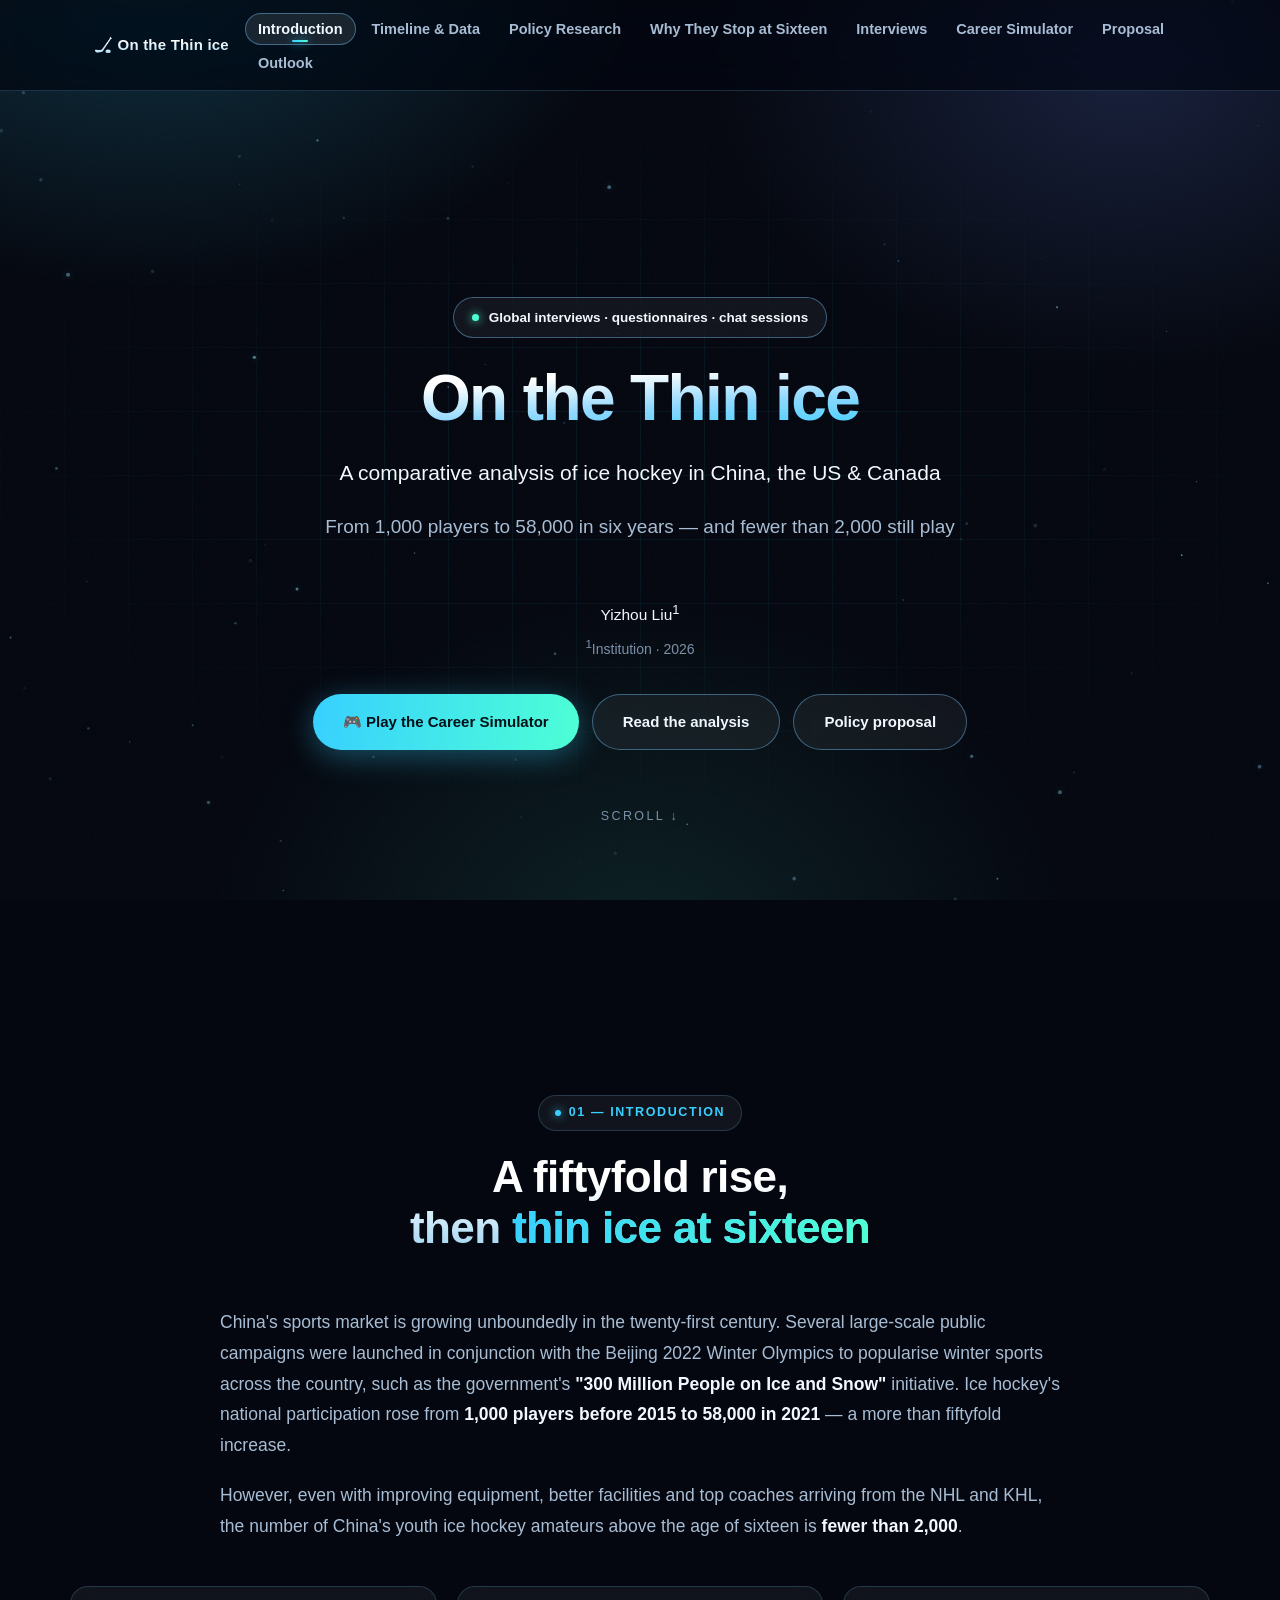
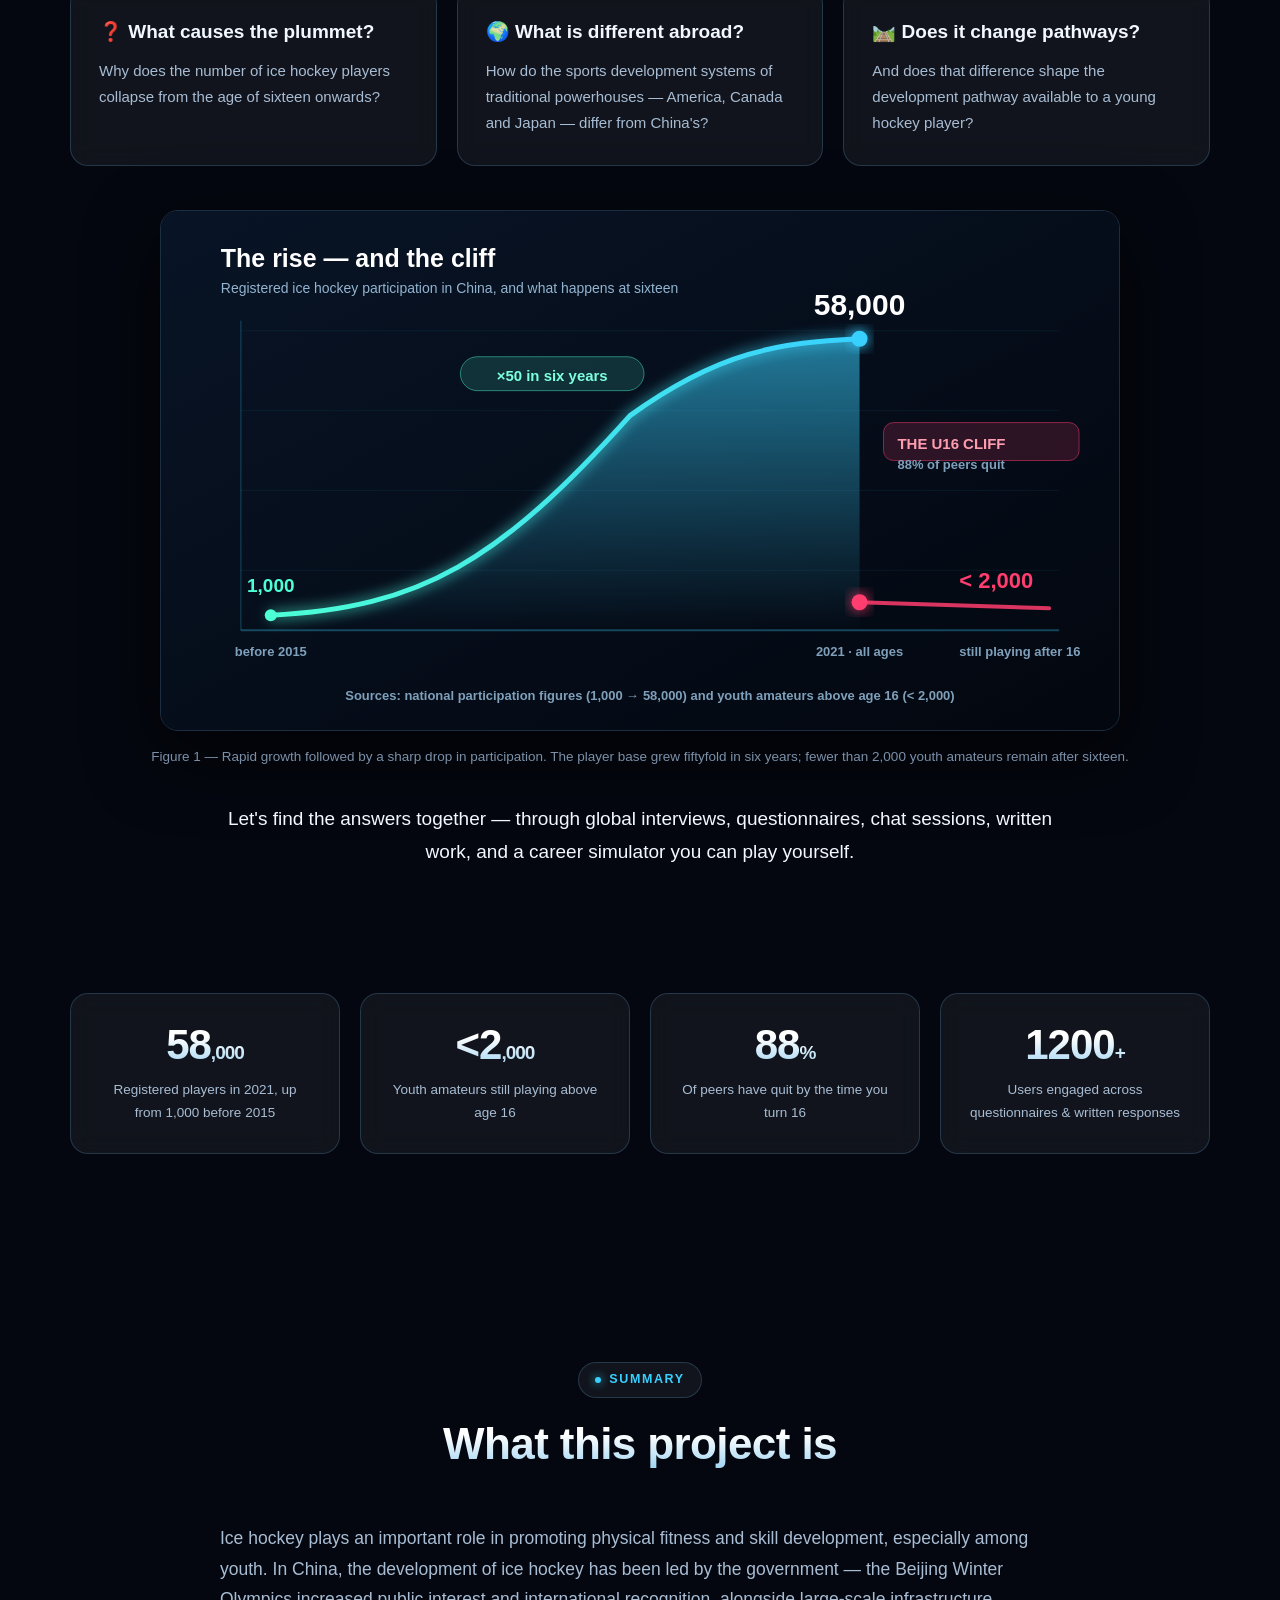
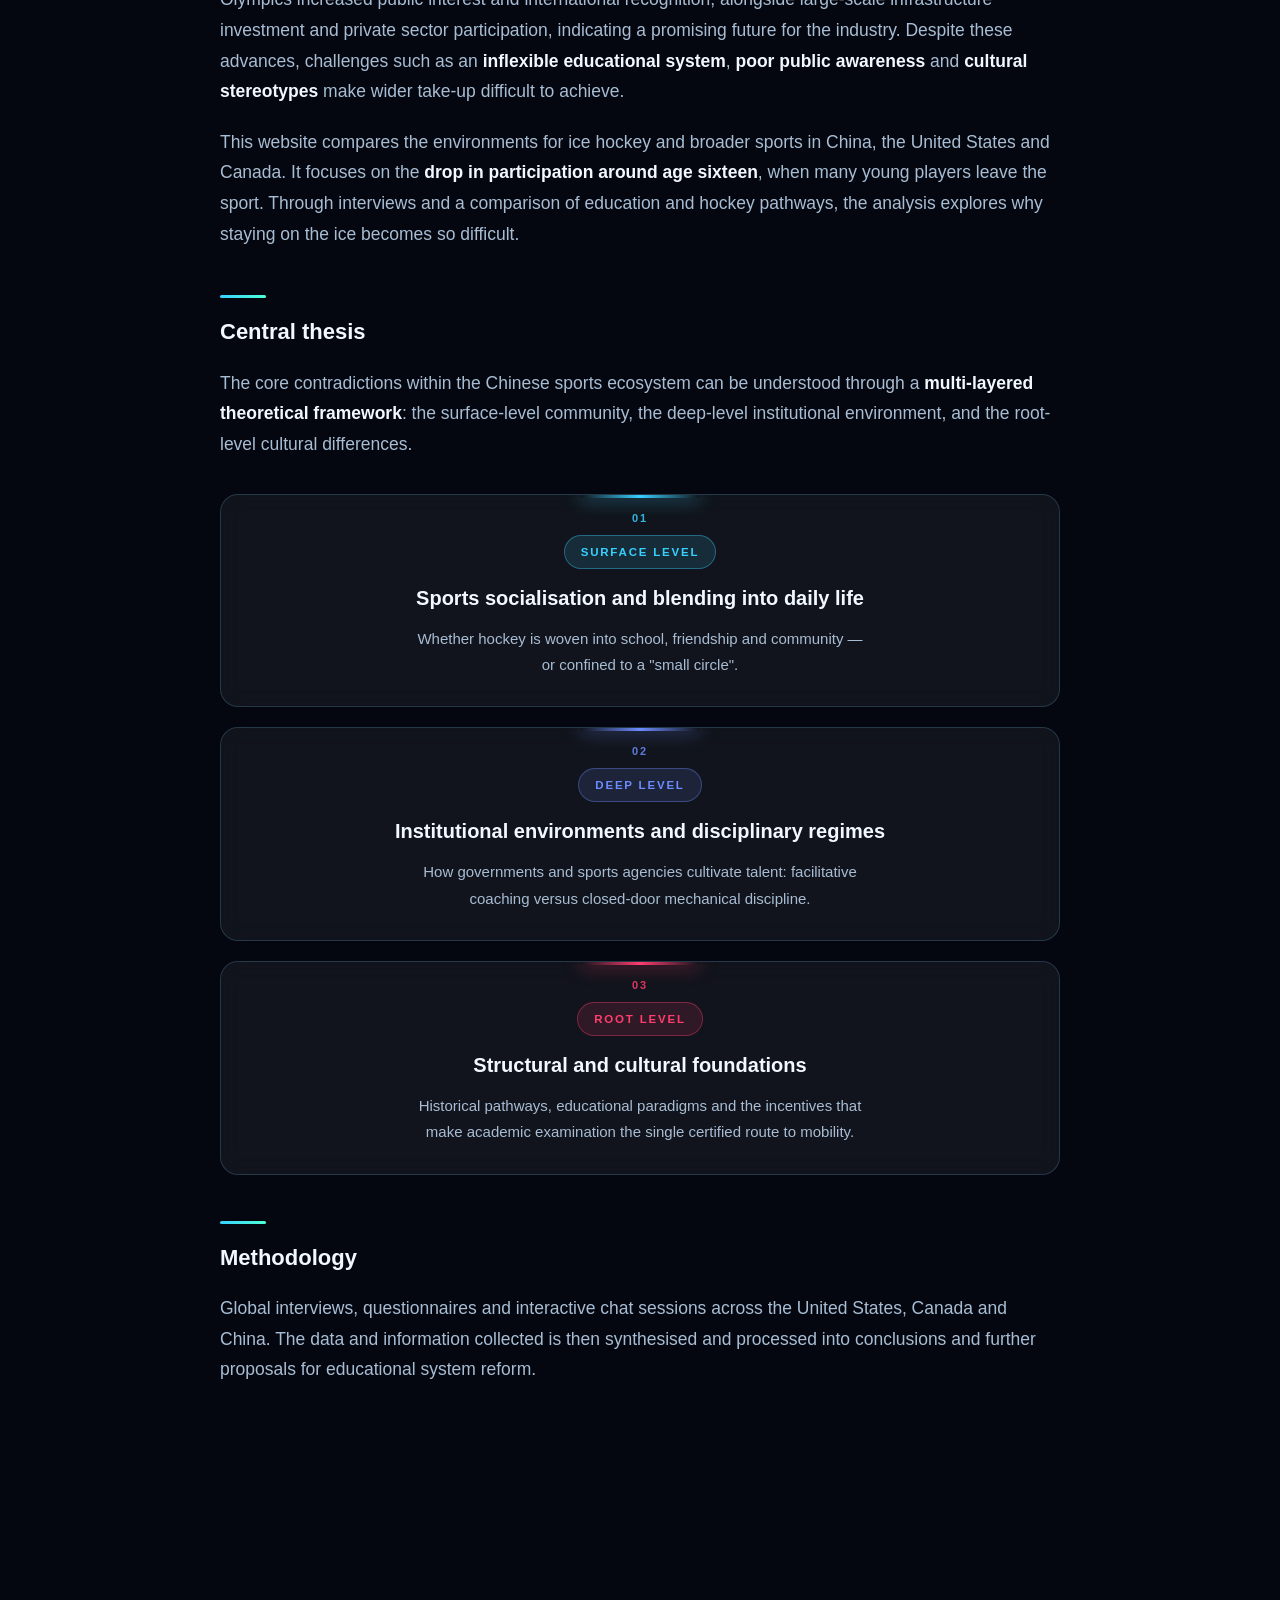
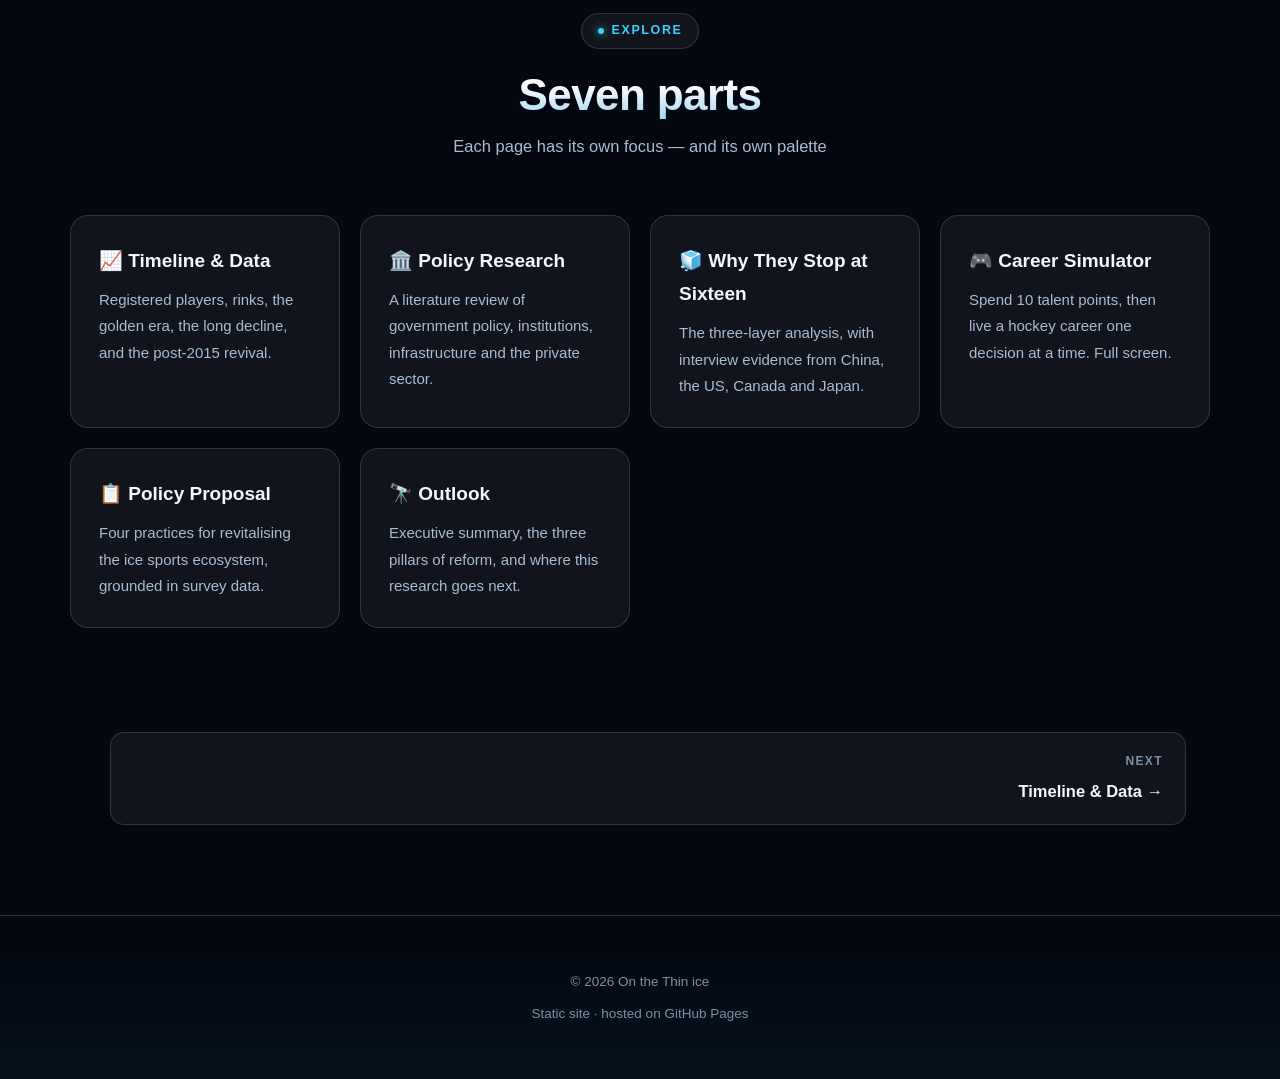
==== commit e590882f: "Rebrand site as On the Thin ice" ====
--- a/index.html
+++ b/index.html
@@ -3,7 +3,7 @@
 <head>
 <meta charset="UTF-8" />
 <meta name="viewport" content="width=device-width, initial-scale=1" />
-<title>The U16 Cliff — Ice Hockey in China, the US &amp; Canada</title>
+<title>On the Thin ice — Ice Hockey in China, the US &amp; Canada</title>
 <meta name="description" content="A comparative sociological and educational analysis of the ice hockey and sports environments in China, the United States, and Canada." />
 <link rel="stylesheet" href="css/style.css" />
 </head>
@@ -14,13 +14,13 @@
 
 <nav class="navbar">
   <div class="navbar-inner">
-    <a class="navbar-brand" href="index.html">🏒 THE U16 CLIFF</a>
+    <a class="navbar-brand" href="index.html">🏒 On the Thin ice</a>
     <button class="navbar-toggle" aria-label="Menu">☰</button>
     <ul class="navbar-links">
       <li><a href="index.html">Introduction</a></li>
       <li><a href="timeline.html">Timeline &amp; Data</a></li>
       <li><a href="policy-research.html">Policy Research</a></li>
-      <li><a href="u16-cliff.html">The U16 Cliff</a></li>
+      <li><a href="u16-cliff.html">Why They Stop at Sixteen</a></li>
       <li><a href="interviews.html">Interviews</a></li>
       <li><a href="simulator.html">Career Simulator</a></li>
       <li><a href="proposal.html">Proposal</a></li>
@@ -33,11 +33,13 @@
 <header class="hero">
   <div class="hero-badge"><span class="dot"></span>Global interviews · questionnaires · chat sessions</div>
 
-  <h1>A Comparative Analysis of Ice Hockey in China, the US &amp; Canada</h1>
+  <h1>On the Thin ice</h1>
+
+  <p class="hero-context">A comparative analysis of ice hockey in China, the US &amp; Canada</p>
 
   <p class="subtitle" data-type="From 1,000 players to 58,000 in six years — and fewer than 2,000 still playing after the age of sixteen. This is an investigation into why."></p>
 
-  <p class="author">Yizhou Liu<sup>1</sup></p>
+  <p class="authors">Yizhou Liu<sup>1</sup></p>
   <p class="affil"><sup>1</sup>Institution · 2026</p>
 
   <div class="btn-row">
@@ -54,7 +56,7 @@
   <div class="container reveal">
     <div class="section-head">
       <span class="eyebrow">01 — Introduction</span>
-      <h2 class="section-title">A fiftyfold rise,<br />and a <span class="grad">cliff at sixteen</span></h2>
+      <h2 class="section-title">A fiftyfold rise,<br />then <span class="grad">thin ice at sixteen</span></h2>
     </div>
 
     <div class="narrow prose">
@@ -85,7 +87,7 @@
       <img src="assets/images/cliff-chart.jpg" alt="Participation rises fiftyfold, then collapses after age sixteen"
            style="max-width:960px;width:100%;"
            onerror="this.onerror=null;this.src='assets/images/cliff-chart.svg'" />
-      <figcaption>Figure 1 — The rise, and the cliff. Participation grew fiftyfold in six years; fewer than 2,000 players remain after sixteen.</figcaption>
+      <figcaption>Figure 1 — Rapid growth followed by a sharp drop in participation. The player base grew fiftyfold in six years; fewer than 2,000 youth amateurs remain after sixteen.</figcaption>
     </figure>
 
     <div class="narrow prose">
@@ -133,7 +135,7 @@
         Ice hockey plays an important role in promoting physical fitness and skill development, especially among youth. In China, the development of ice hockey has been led by the government — the Beijing Winter Olympics increased public interest and international recognition, alongside large-scale infrastructure investment and private sector participation, indicating a promising future for the industry. Despite these advances, challenges such as an <strong>inflexible educational system</strong>, <strong>poor public awareness</strong> and <strong>cultural stereotypes</strong> make wider take-up difficult to achieve.
       </p>
       <p>
-        This website is a comparative analysis of the developmental environments for ice hockey and broader sports in China. The research problem lies in the <strong>"U16 Cliff"</strong> of China's ice hockey community, where a great many hockey enthusiasts quit around the age of sixteen. The analysis aims to identify the underlying root cause of that massive drop in participation by comparing China with traditional hockey powerhouses such as America and Canada.
+        This website compares the environments for ice hockey and broader sports in China, the United States and Canada. It focuses on the <strong>drop in participation around age sixteen</strong>, when many young players leave the sport. Through interviews and a comparison of education and hockey pathways, the analysis explores why staying on the ice becomes so difficult.
       </p>
 
       <h3>Central thesis</h3>
@@ -188,7 +190,7 @@
         <p>A literature review of government policy, institutions, infrastructure and the private sector.</p>
       </a>
       <a class="card reveal" data-stagger href="u16-cliff.html">
-        <h3>🧊 The U16 Cliff</h3>
+        <h3>🧊 Why They Stop at Sixteen</h3>
         <p>The three-layer analysis, with interview evidence from China, the US, Canada and Japan.</p>
       </a>
       <a class="card reveal" data-stagger href="simulator.html">
@@ -216,7 +218,7 @@
 </div>
 
 <footer class="footer">
-  <p>© 2026 Ice Hockey Social &amp; Educational Research Project</p>
+  <p>© 2026 On the Thin ice</p>
   <p style="margin-top:8px;">Static site · hosted on GitHub Pages</p>
 </footer>
 
--- a/css/style.css
+++ b/css/style.css
@@ -272,6 +272,7 @@
   letter-spacing: -1.6px; max-width: 20ch; margin-bottom: 22px;
   background: var(--h-grad); -webkit-background-clip: text; background-clip: text; color: transparent;
 }
+.hero .hero-context { color: var(--text); font-size: clamp(17px,2vw,21px); max-width: 760px; margin-bottom: 18px; }
 .hero .subtitle { color: var(--muted); font-size: clamp(16px,1.8vw,19px); max-width: 680px; margin-bottom: 32px; min-height: 3em; }
 .hero .authors { color: var(--text); font-size: 15.5px; margin-bottom: 6px; }
 .hero .affil { color: var(--dim); font-size: 14px; margin-bottom: 32px; }
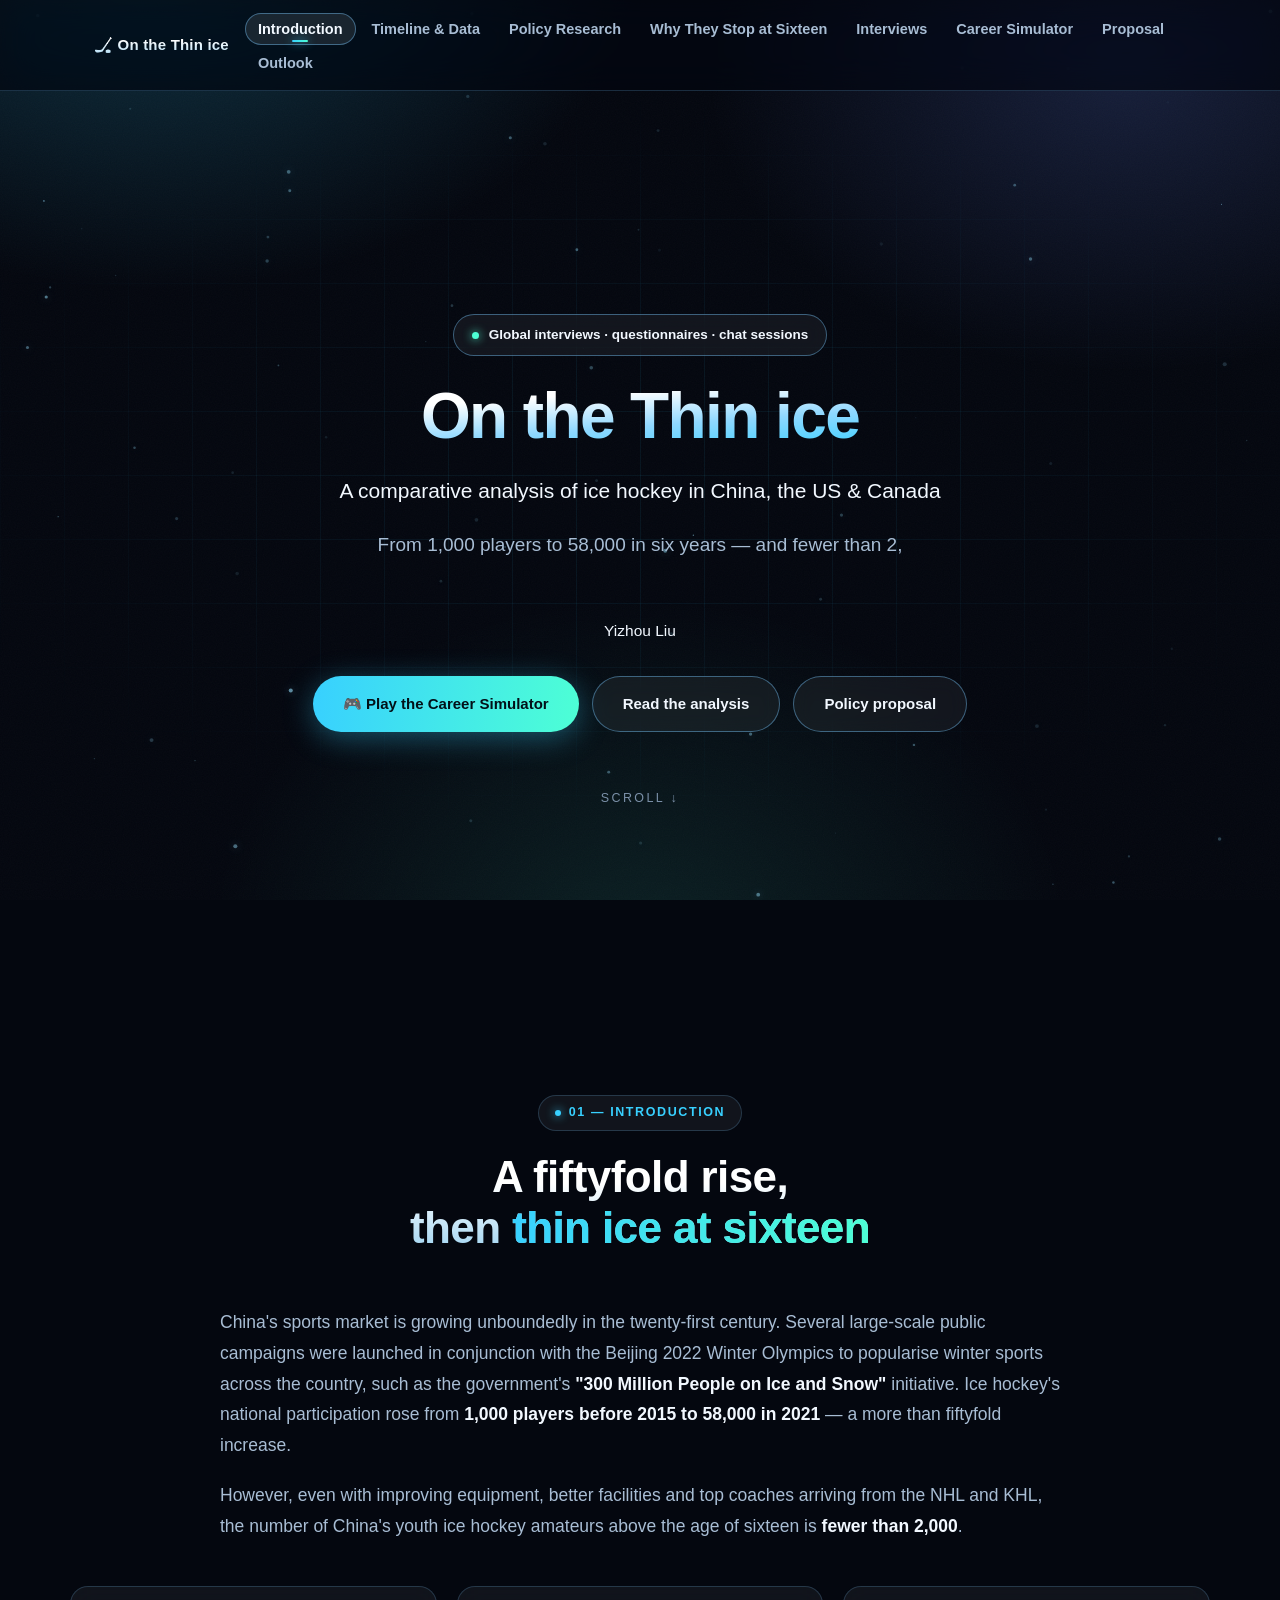
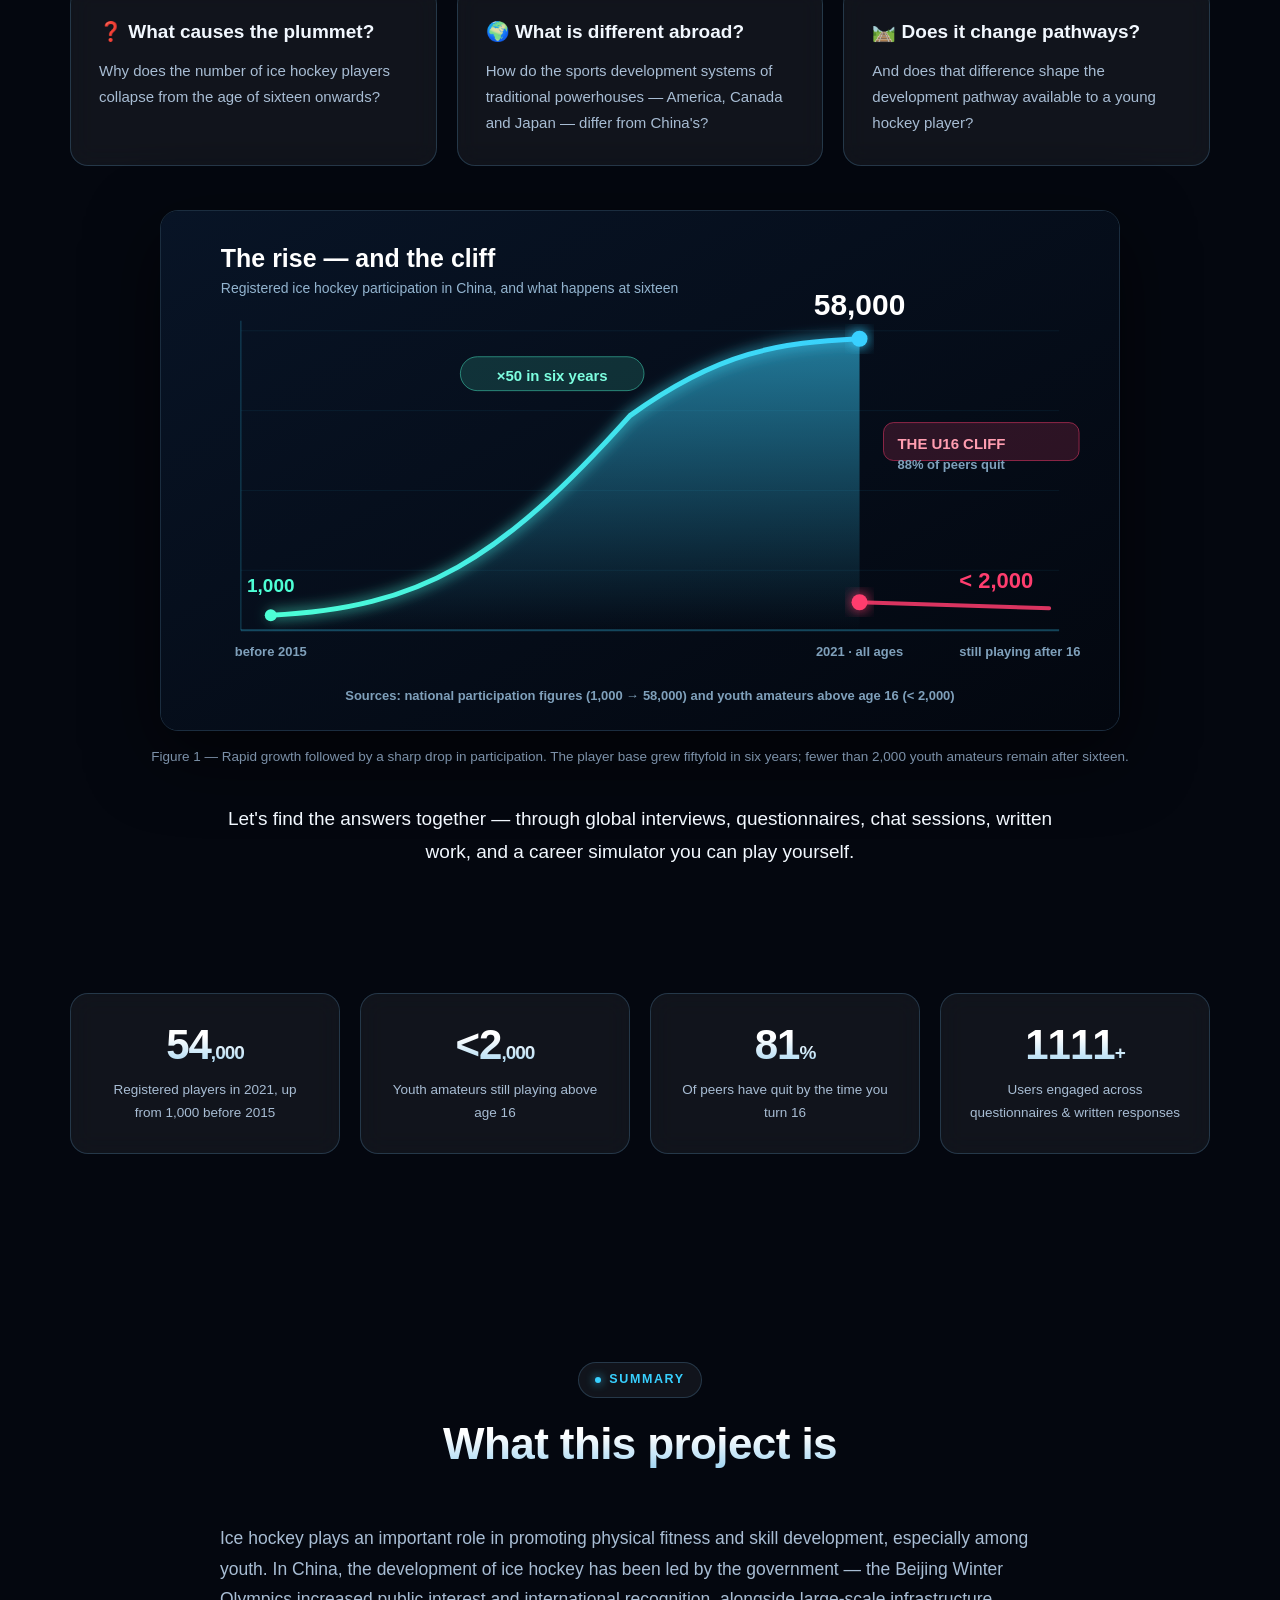
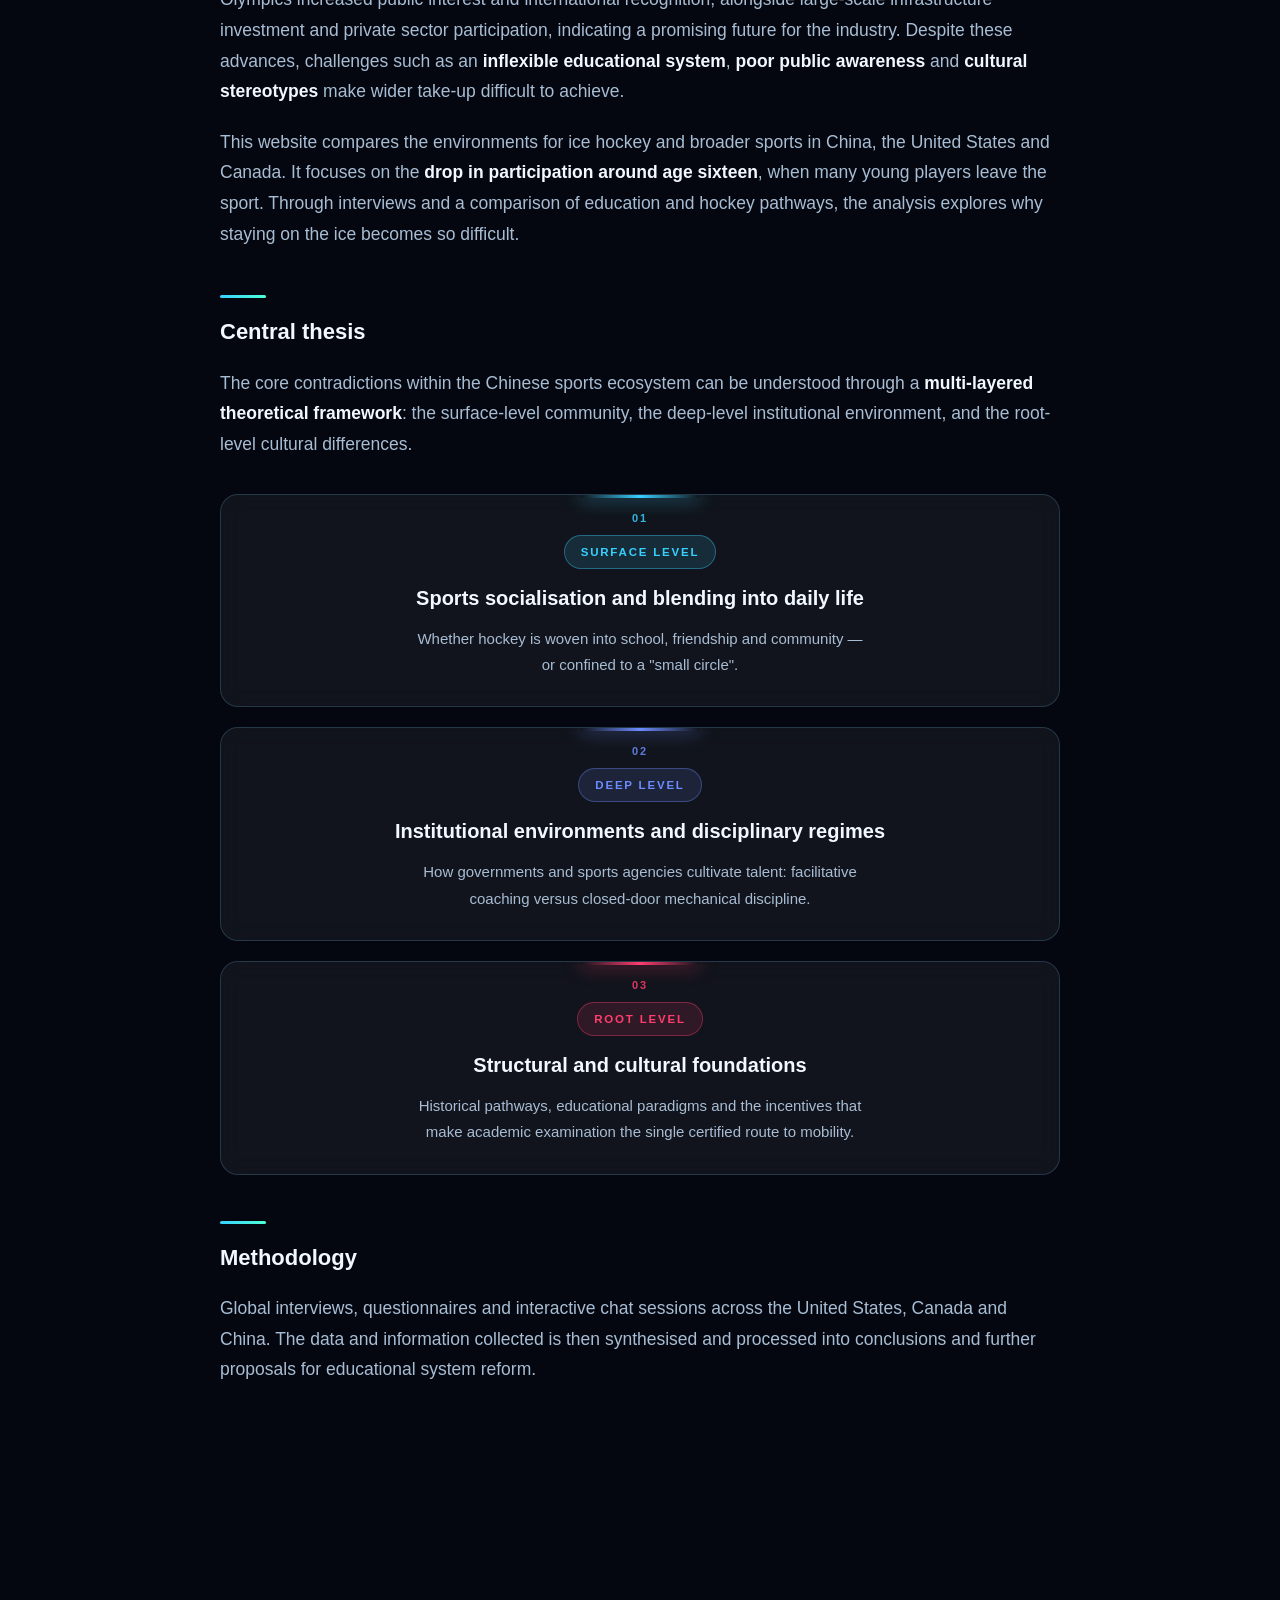
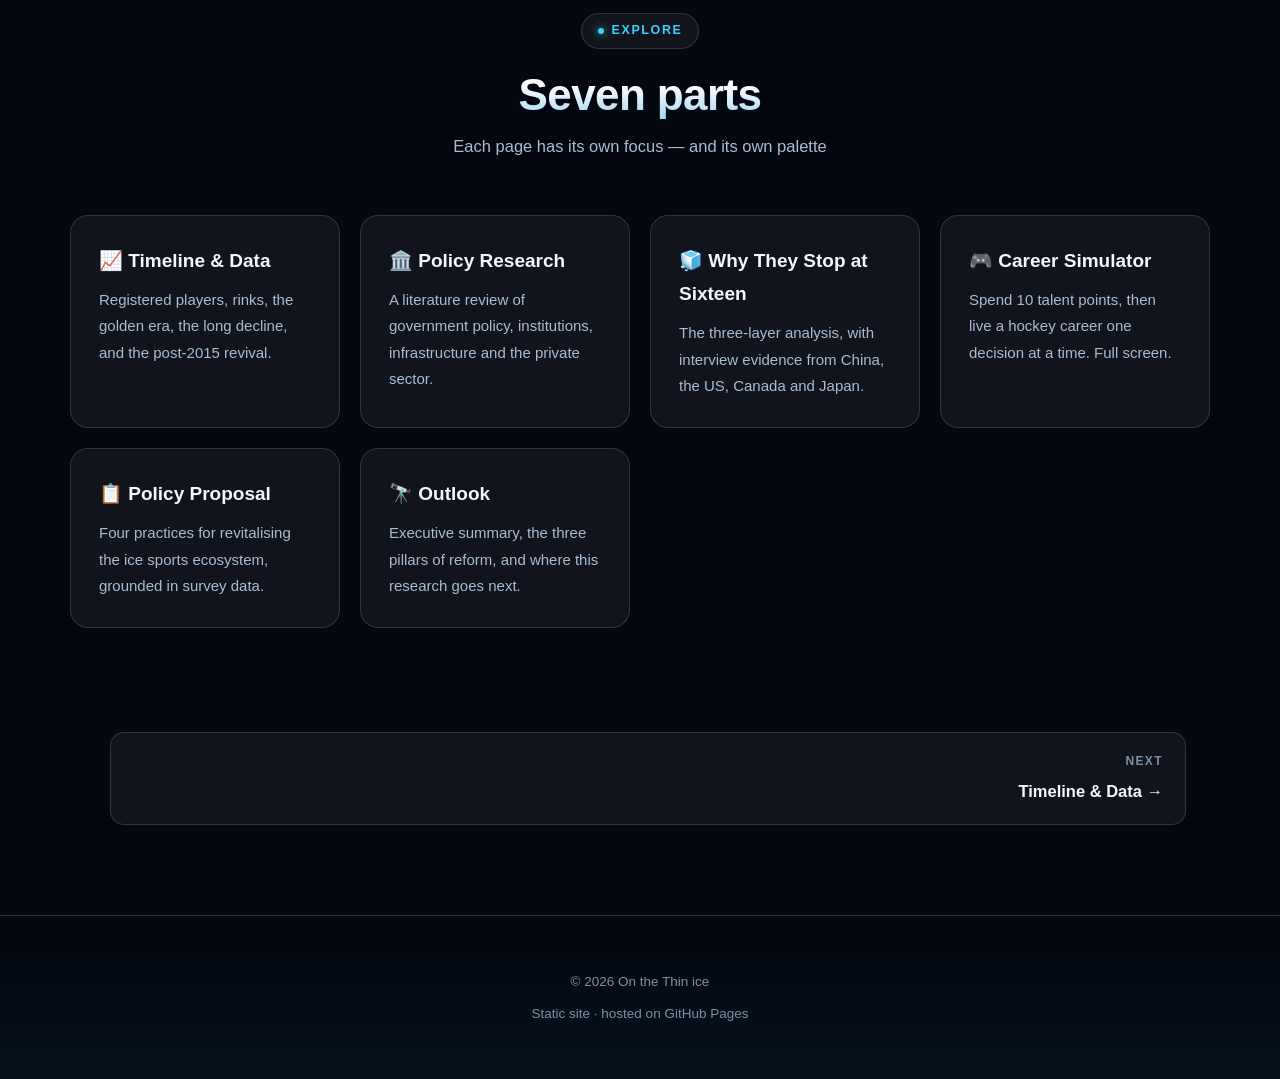
==== commit 855d5835: "Simplify homepage author byline" ====
--- a/index.html
+++ b/index.html
@@ -39,8 +39,7 @@
 
   <p class="subtitle" data-type="From 1,000 players to 58,000 in six years — and fewer than 2,000 still playing after the age of sixteen. This is an investigation into why."></p>
 
-  <p class="authors">Yizhou Liu<sup>1</sup></p>
-  <p class="affil"><sup>1</sup>Institution · 2026</p>
+  <p class="authors">Yizhou Liu</p>
 
   <div class="btn-row">
     <a class="btn" href="simulator.html">🎮 Play the Career Simulator</a>
--- a/css/style.css
+++ b/css/style.css
@@ -274,8 +274,7 @@
 }
 .hero .hero-context { color: var(--text); font-size: clamp(17px,2vw,21px); max-width: 760px; margin-bottom: 18px; }
 .hero .subtitle { color: var(--muted); font-size: clamp(16px,1.8vw,19px); max-width: 680px; margin-bottom: 32px; min-height: 3em; }
-.hero .authors { color: var(--text); font-size: 15.5px; margin-bottom: 6px; }
-.hero .affil { color: var(--dim); font-size: 14px; margin-bottom: 32px; }
+.hero .authors { color: var(--text); font-size: 15.5px; margin-bottom: 32px; }
 
 .btn-row { display: flex; gap: 13px; flex-wrap: wrap; justify-content: center; }
 .btn {
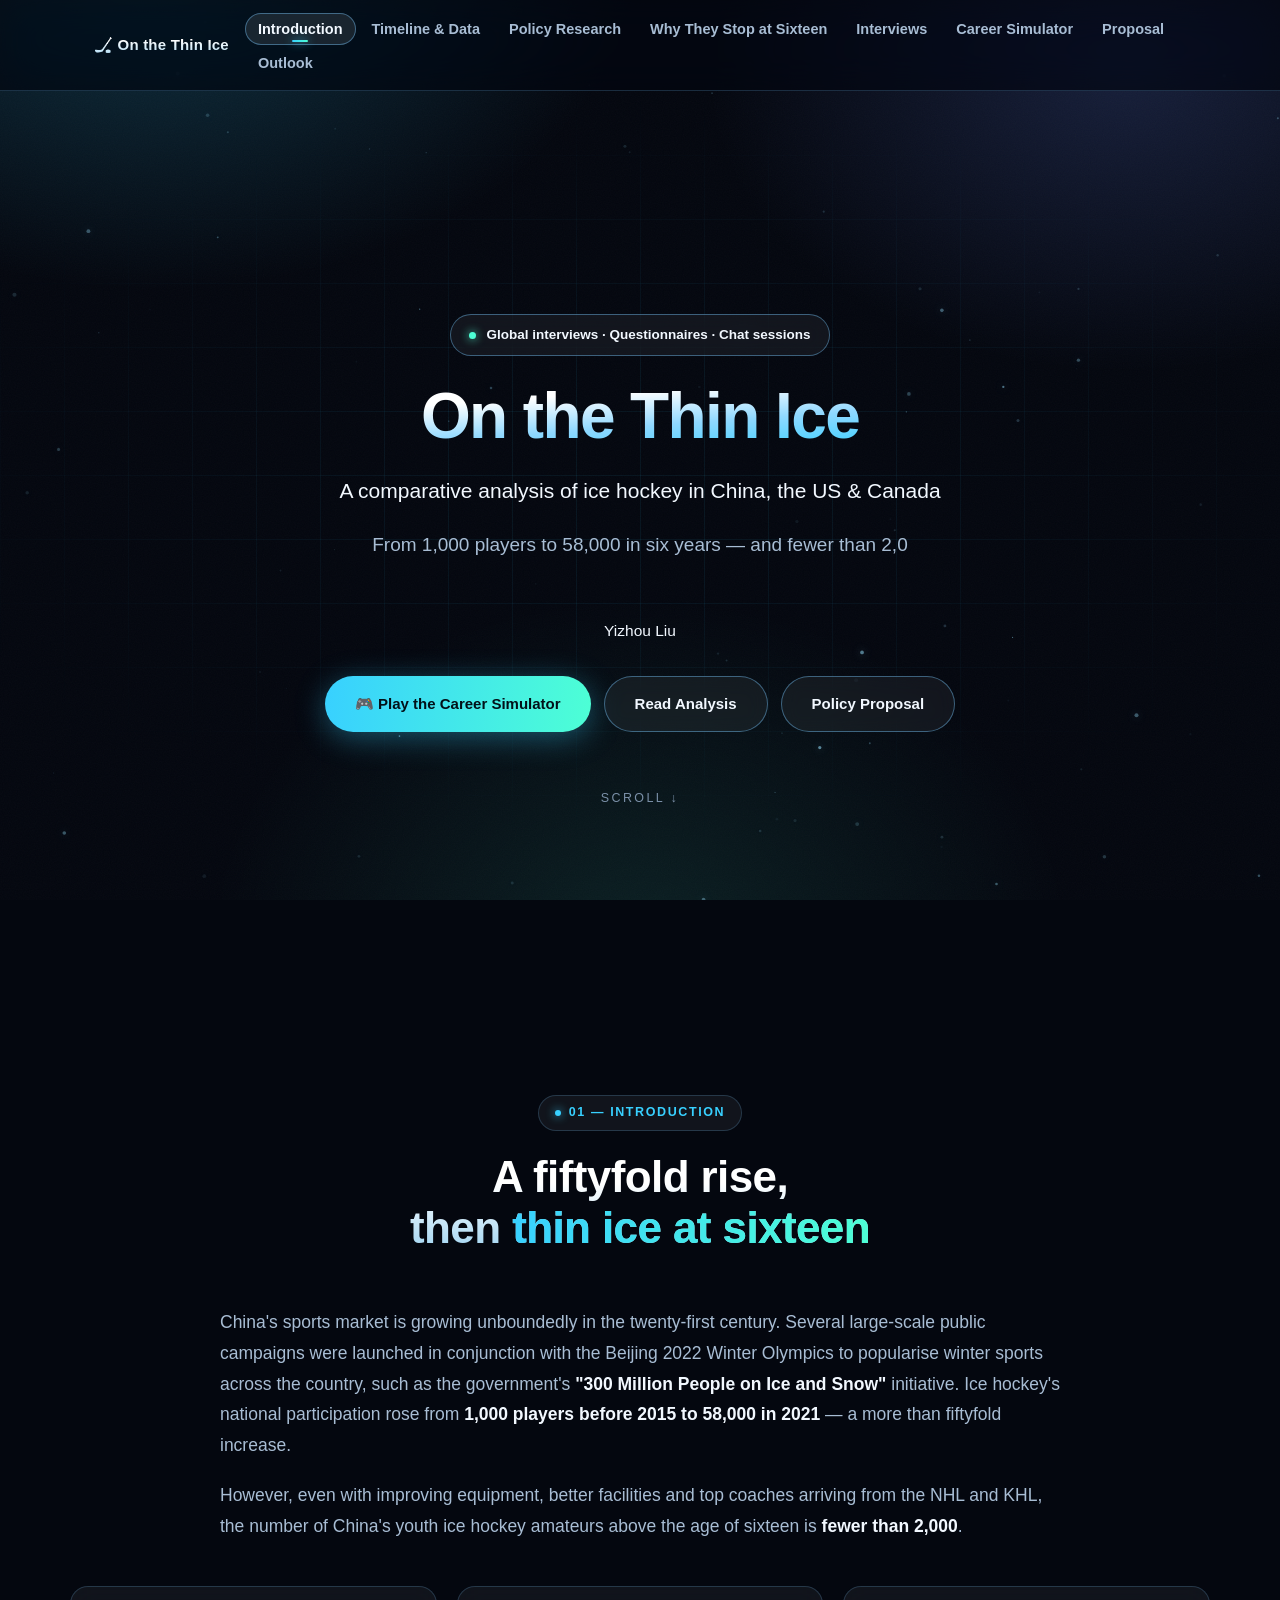
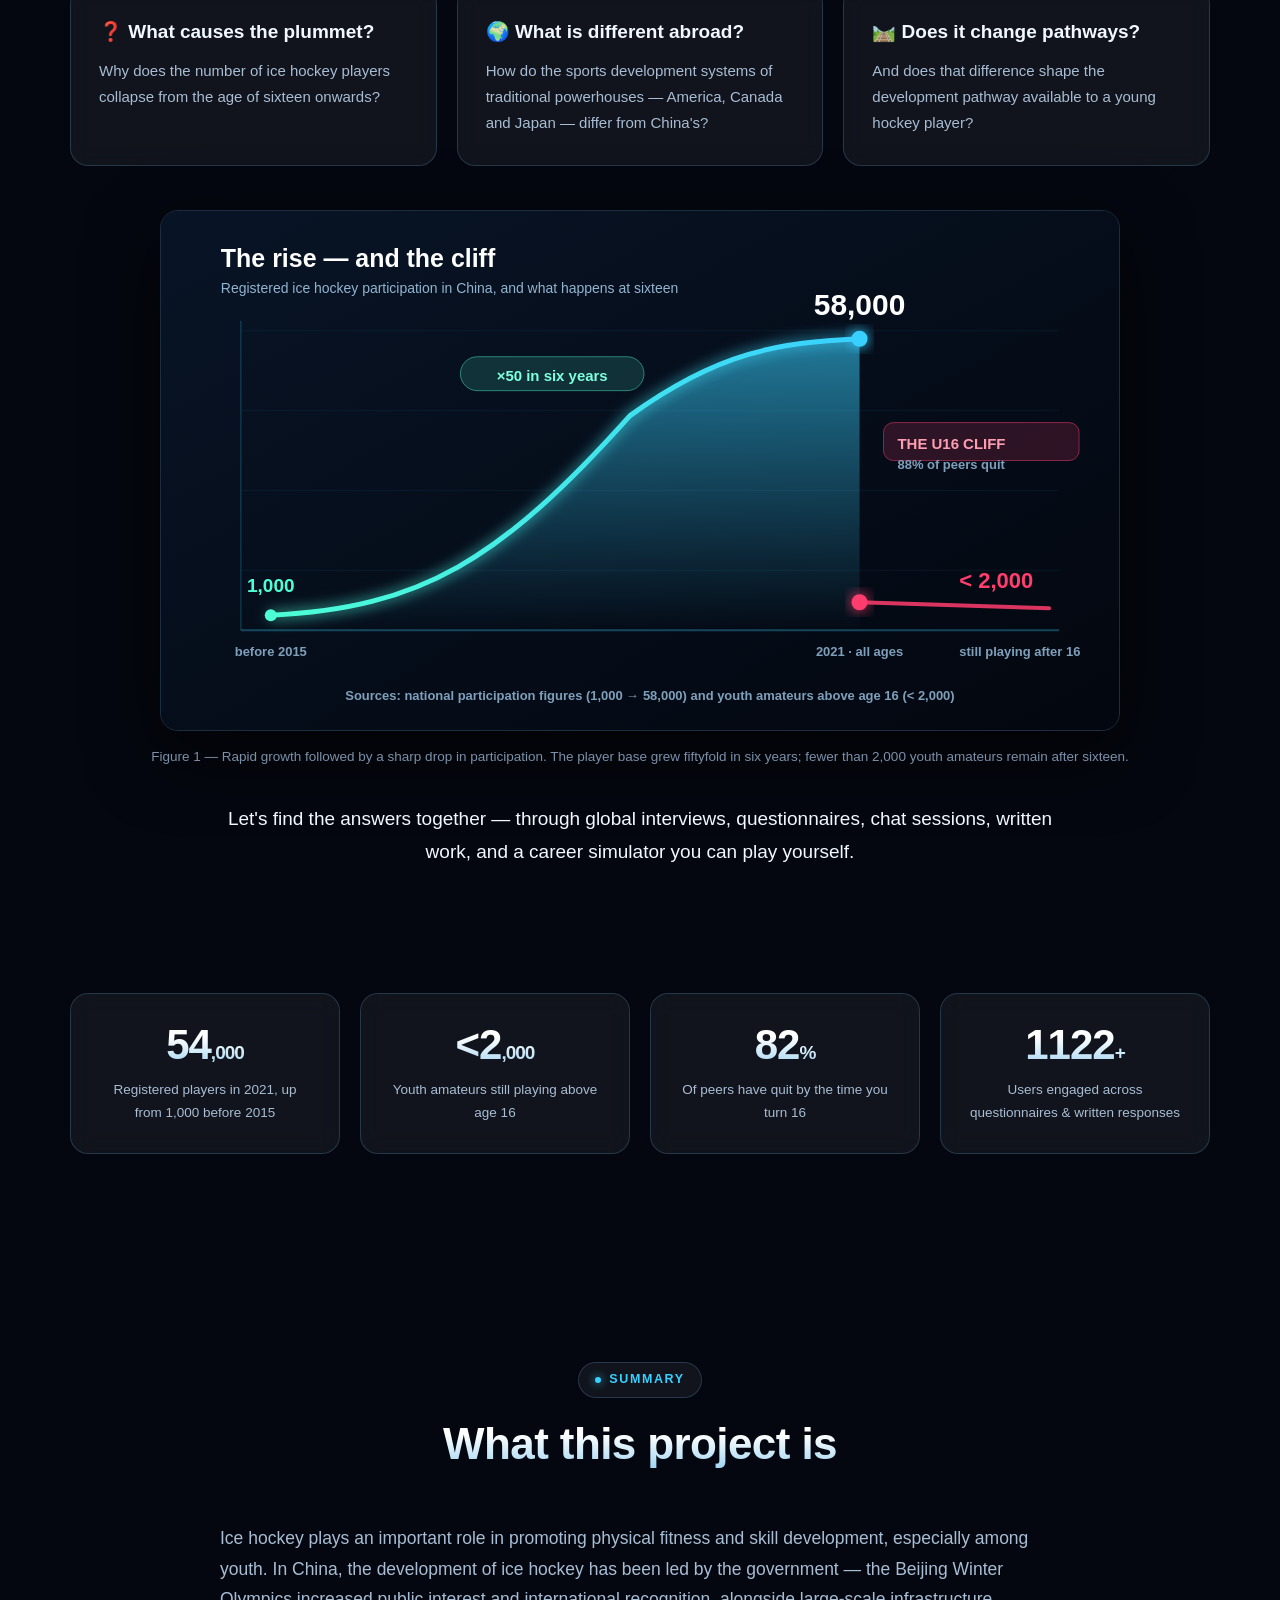
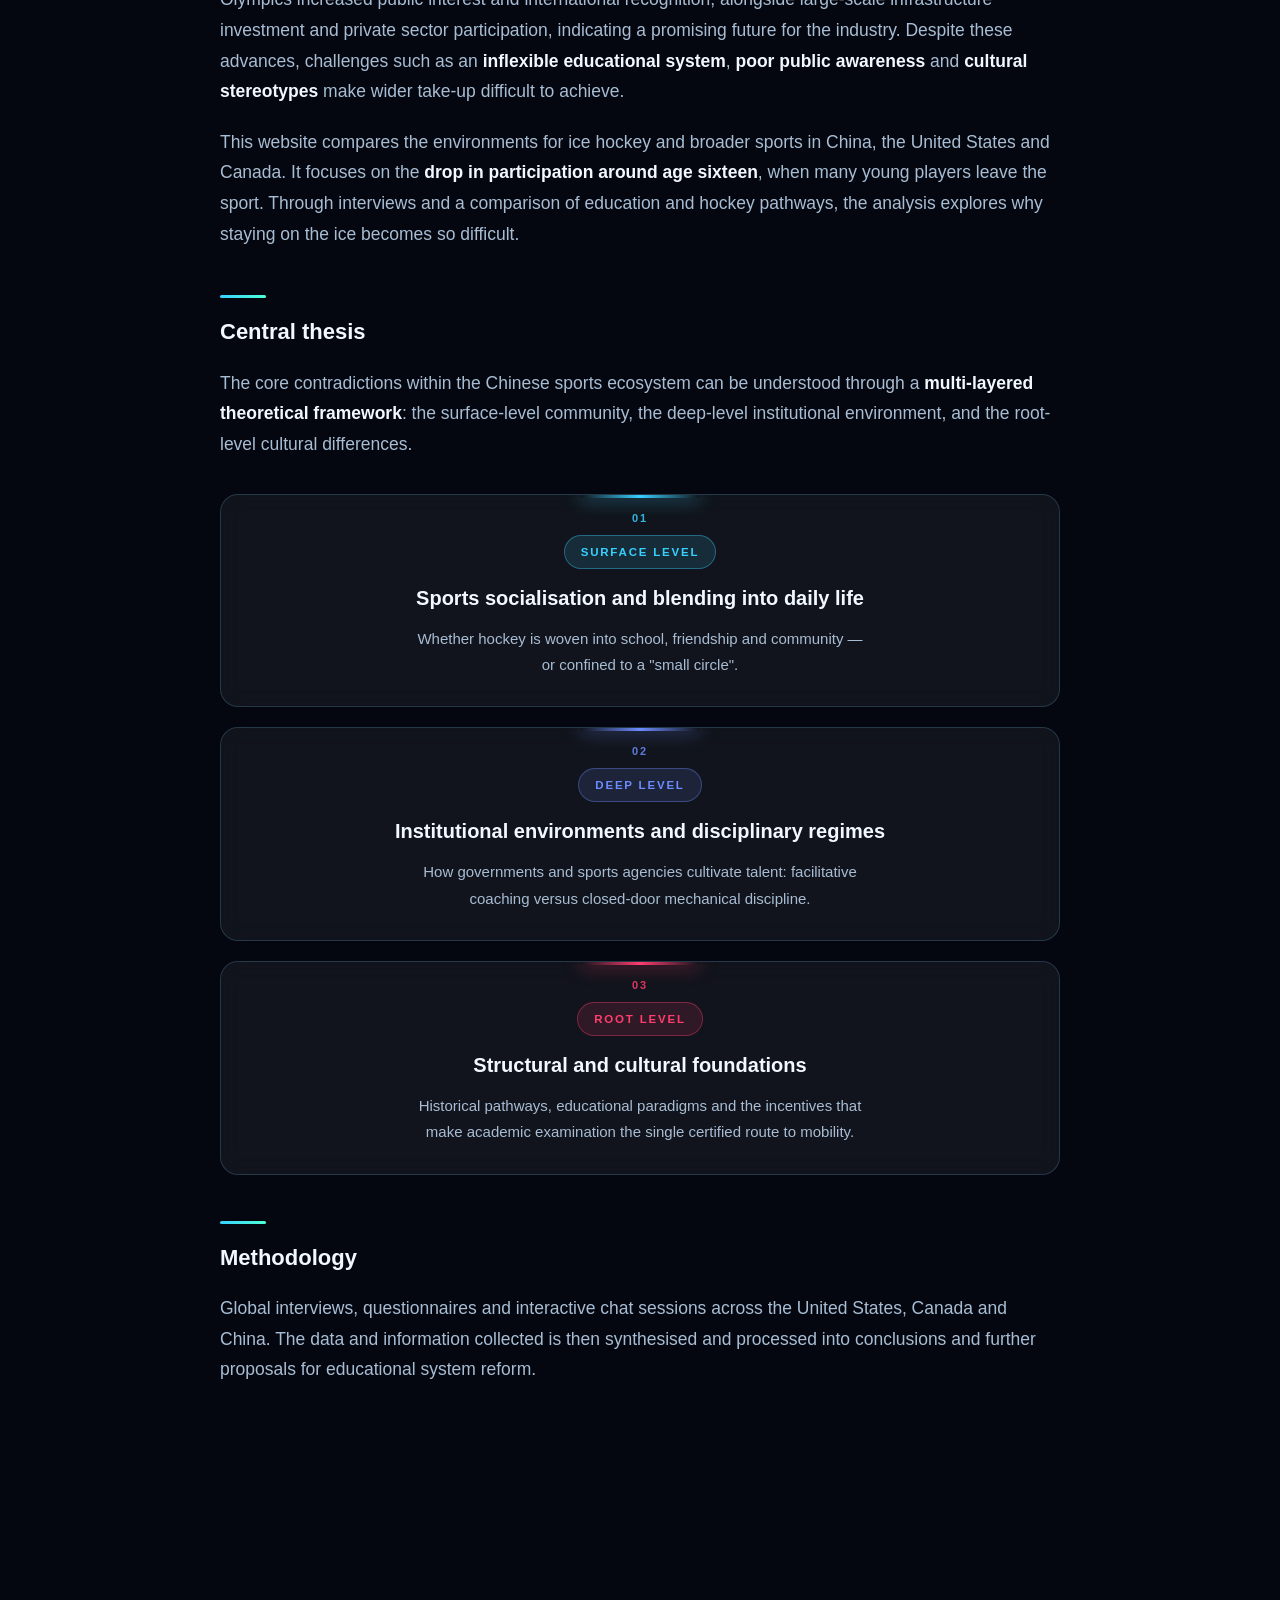
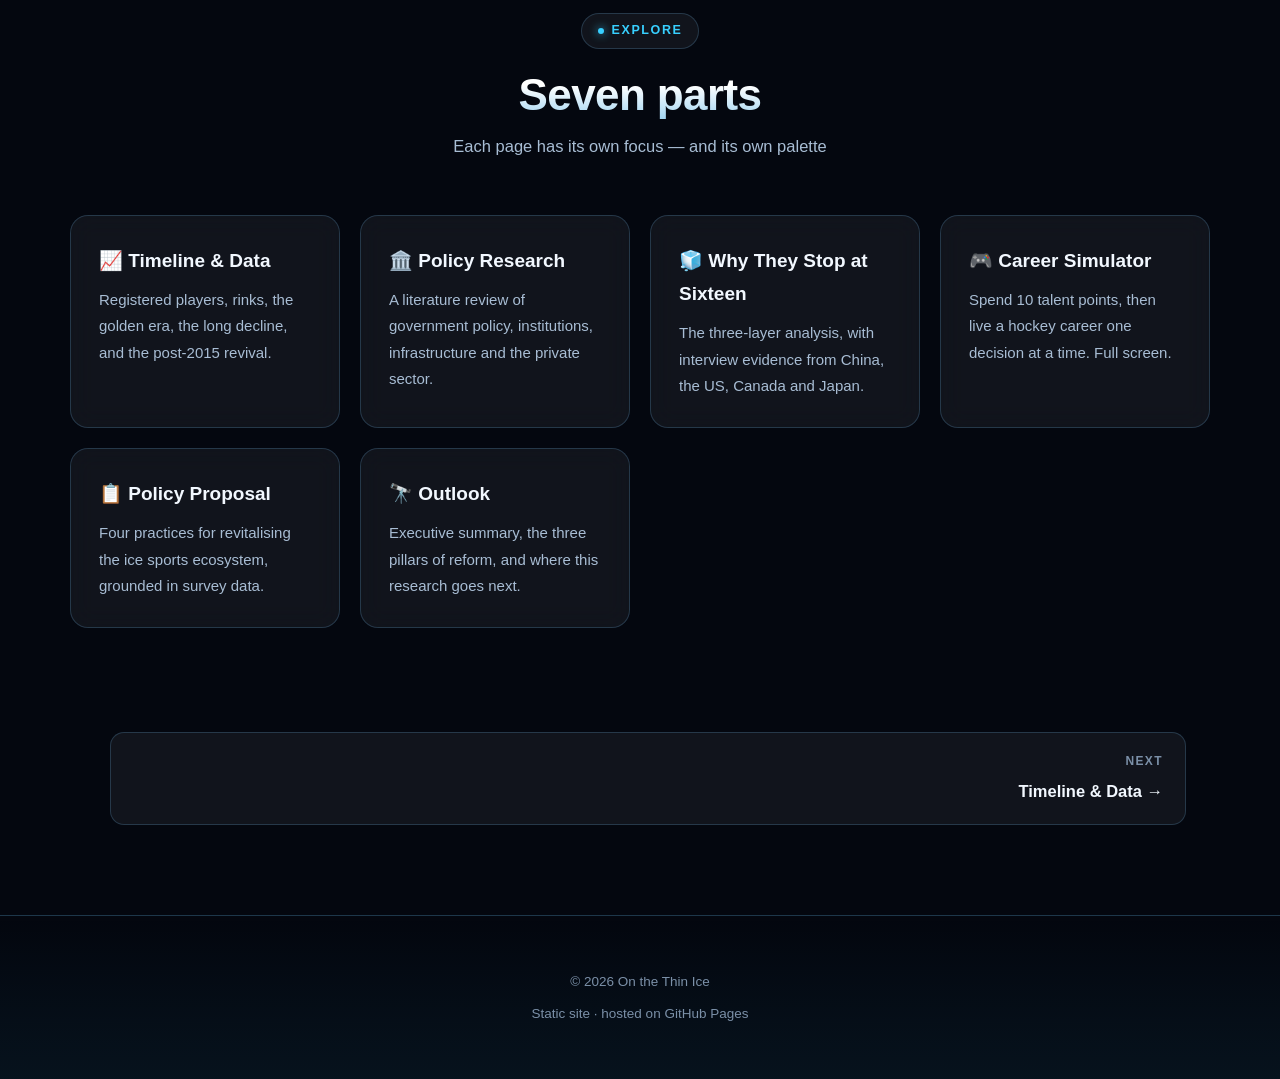
==== commit 25be2c80: "Polish site copy and add interview profiles" ====
--- a/index.html
+++ b/index.html
@@ -3,7 +3,7 @@
 <head>
 <meta charset="UTF-8" />
 <meta name="viewport" content="width=device-width, initial-scale=1" />
-<title>On the Thin ice — Ice Hockey in China, the US &amp; Canada</title>
+<title>On the Thin Ice — Ice Hockey in China, the US &amp; Canada</title>
 <meta name="description" content="A comparative sociological and educational analysis of the ice hockey and sports environments in China, the United States, and Canada." />
 <link rel="stylesheet" href="css/style.css" />
 </head>
@@ -14,7 +14,7 @@
 
 <nav class="navbar">
   <div class="navbar-inner">
-    <a class="navbar-brand" href="index.html">🏒 On the Thin ice</a>
+    <a class="navbar-brand" href="index.html">🏒 On the Thin Ice</a>
     <button class="navbar-toggle" aria-label="Menu">☰</button>
     <ul class="navbar-links">
       <li><a href="index.html">Introduction</a></li>
@@ -31,9 +31,9 @@
 
 <!-- ============ HERO ============ -->
 <header class="hero">
-  <div class="hero-badge"><span class="dot"></span>Global interviews · questionnaires · chat sessions</div>
-
-  <h1>On the Thin ice</h1>
+  <div class="hero-badge"><span class="dot"></span>Global interviews · Questionnaires · Chat sessions</div>
+
+  <h1>On the Thin Ice</h1>
 
   <p class="hero-context">A comparative analysis of ice hockey in China, the US &amp; Canada</p>
 
@@ -43,8 +43,8 @@
 
   <div class="btn-row">
     <a class="btn" href="simulator.html">🎮 Play the Career Simulator</a>
-    <a class="btn ghost" href="u16-cliff.html">Read the analysis</a>
-    <a class="btn ghost" href="proposal.html">Policy proposal</a>
+    <a class="btn ghost" href="u16-cliff.html">Read Analysis</a>
+    <a class="btn ghost" href="proposal.html">Policy Proposal</a>
   </div>
 
   <div class="scroll-hint">SCROLL ↓</div>
@@ -217,7 +217,7 @@
 </div>
 
 <footer class="footer">
-  <p>© 2026 On the Thin ice</p>
+  <p>© 2026 On the Thin Ice</p>
   <p style="margin-top:8px;">Static site · hosted on GitHub Pages</p>
 </footer>
 
--- a/css/style.css
+++ b/css/style.css
@@ -394,6 +394,11 @@
 .video-meta .name { font-weight: 800; color: var(--text); font-size: 16.5px; }
 .video-meta .role { color: var(--ice); font-size: 13px; margin-top: 4px; font-weight: 700; }
 .video-meta .desc { font-size: 14.5px; margin-top: 10px; color: var(--muted); }
+.iv-facts { display: grid; grid-template-columns: repeat(2, minmax(0, 1fr)); gap: 9px; margin: 14px 0 0; }
+.iv-fact { min-width: 0; padding: 9px 11px; border: 1px solid var(--border); border-radius: 10px; background: var(--panel); }
+.iv-fact dt { color: var(--dim); font-size: 11px; font-weight: 800; letter-spacing: .5px; text-transform: uppercase; }
+.iv-fact dd { margin: 3px 0 0; color: var(--text); font-size: 13.5px; line-height: 1.4; overflow-wrap: anywhere; }
+@media (max-width: 480px) { .iv-facts { grid-template-columns: 1fr; } }
 
 /* ---------- Interview cards (click-to-play YouTube facade) ---------- */
 .iv-card { padding: 0; }
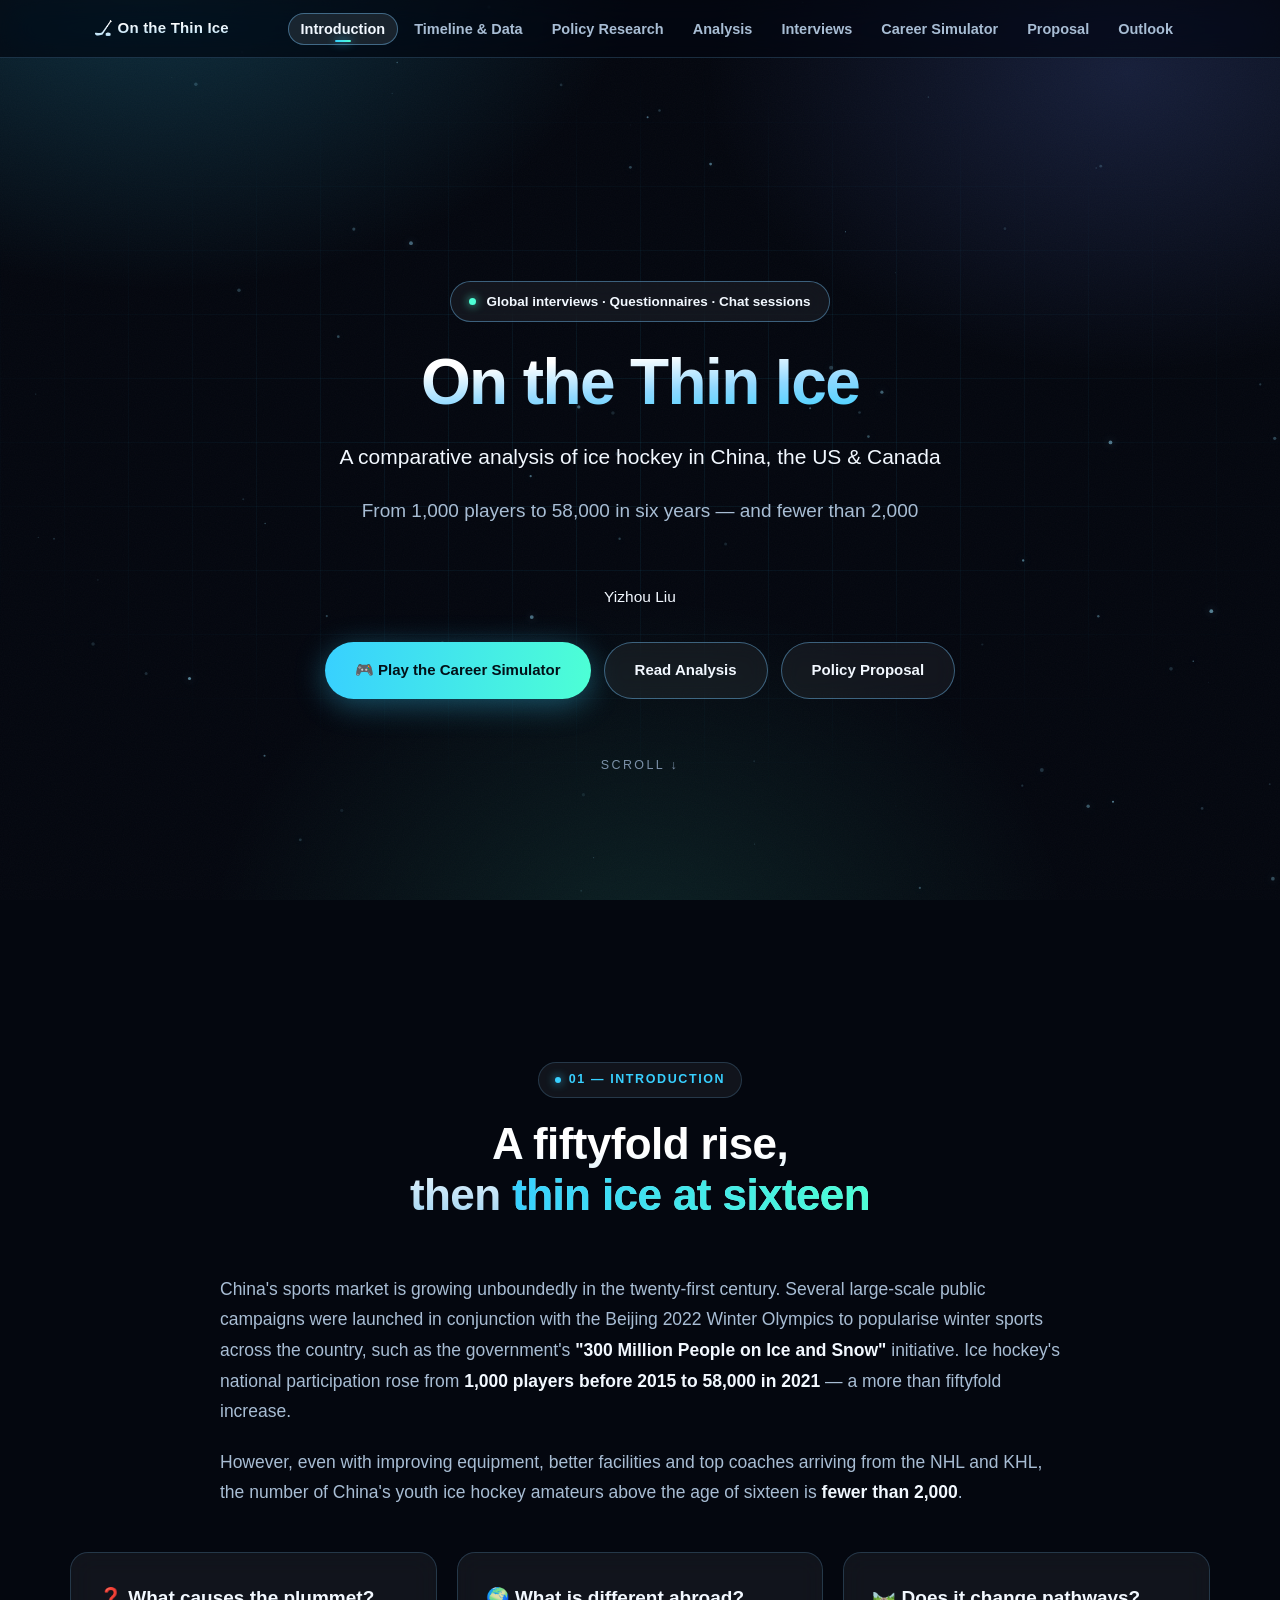
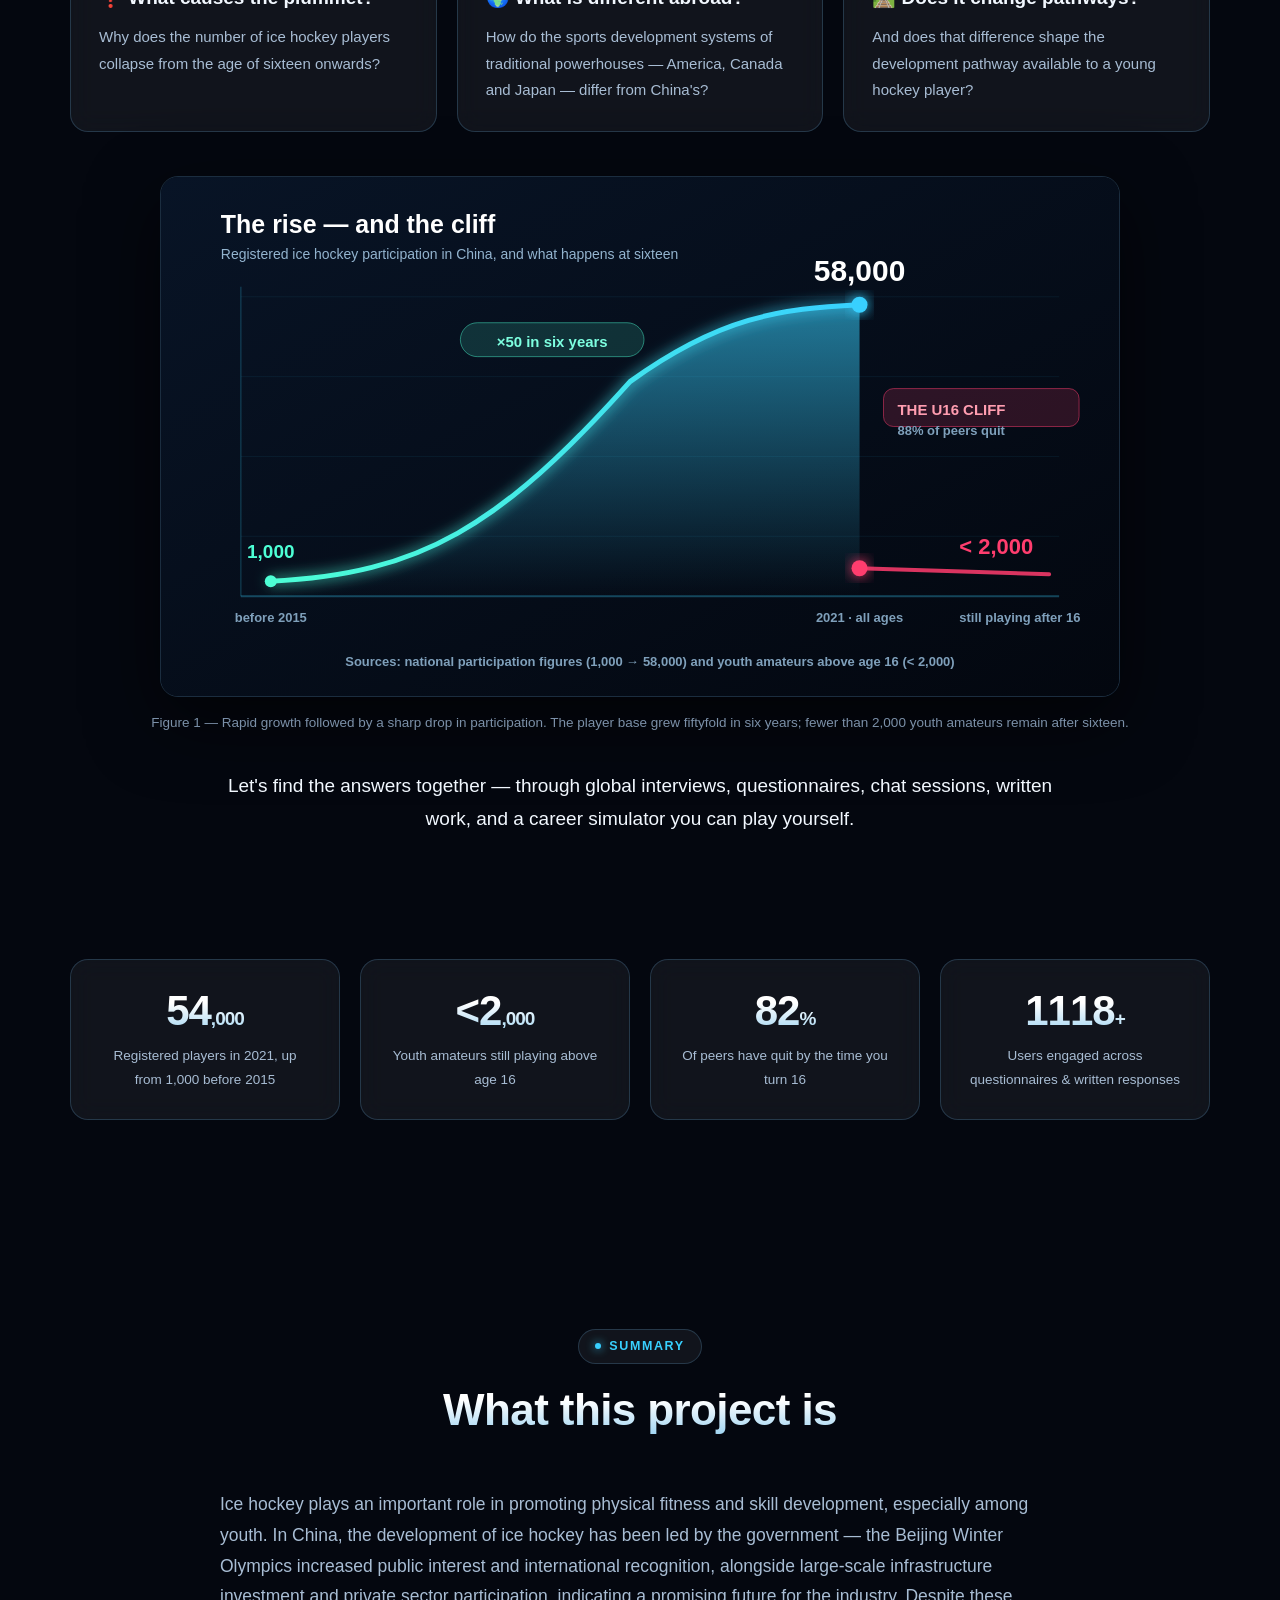
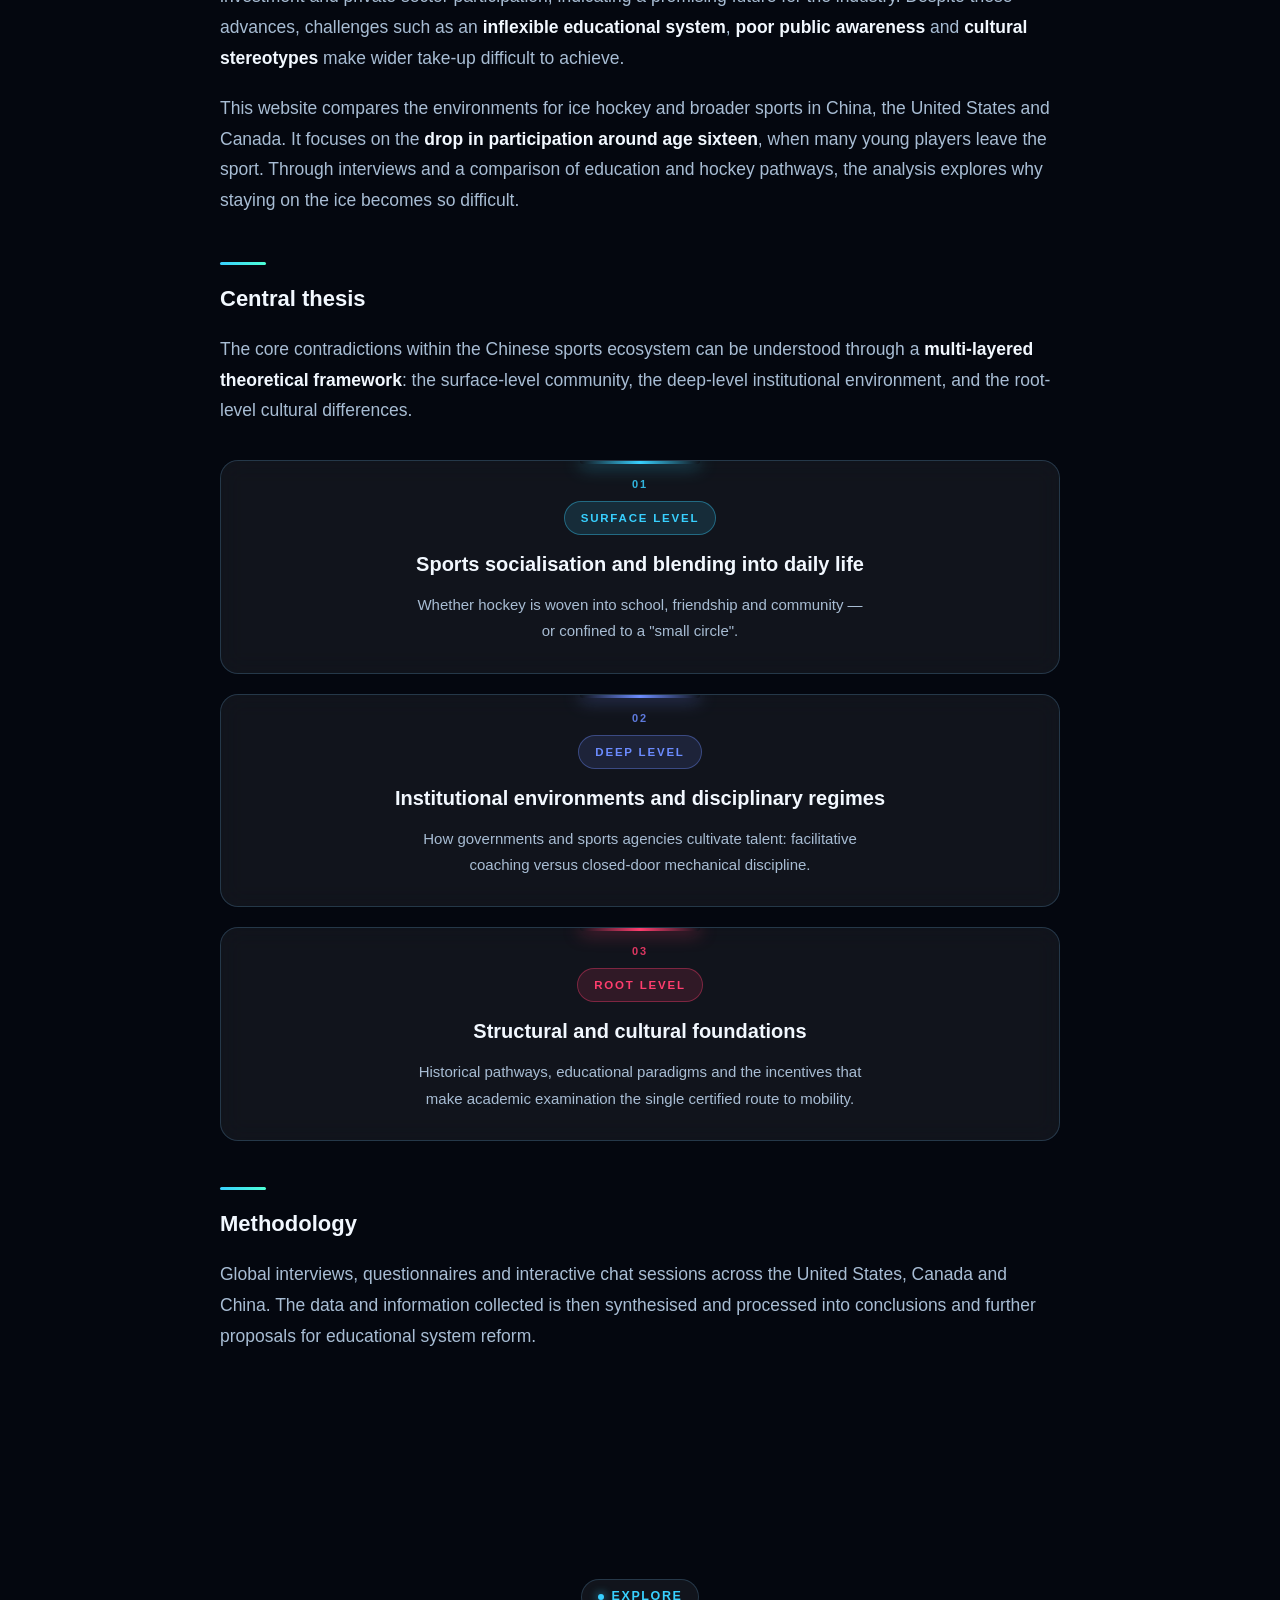
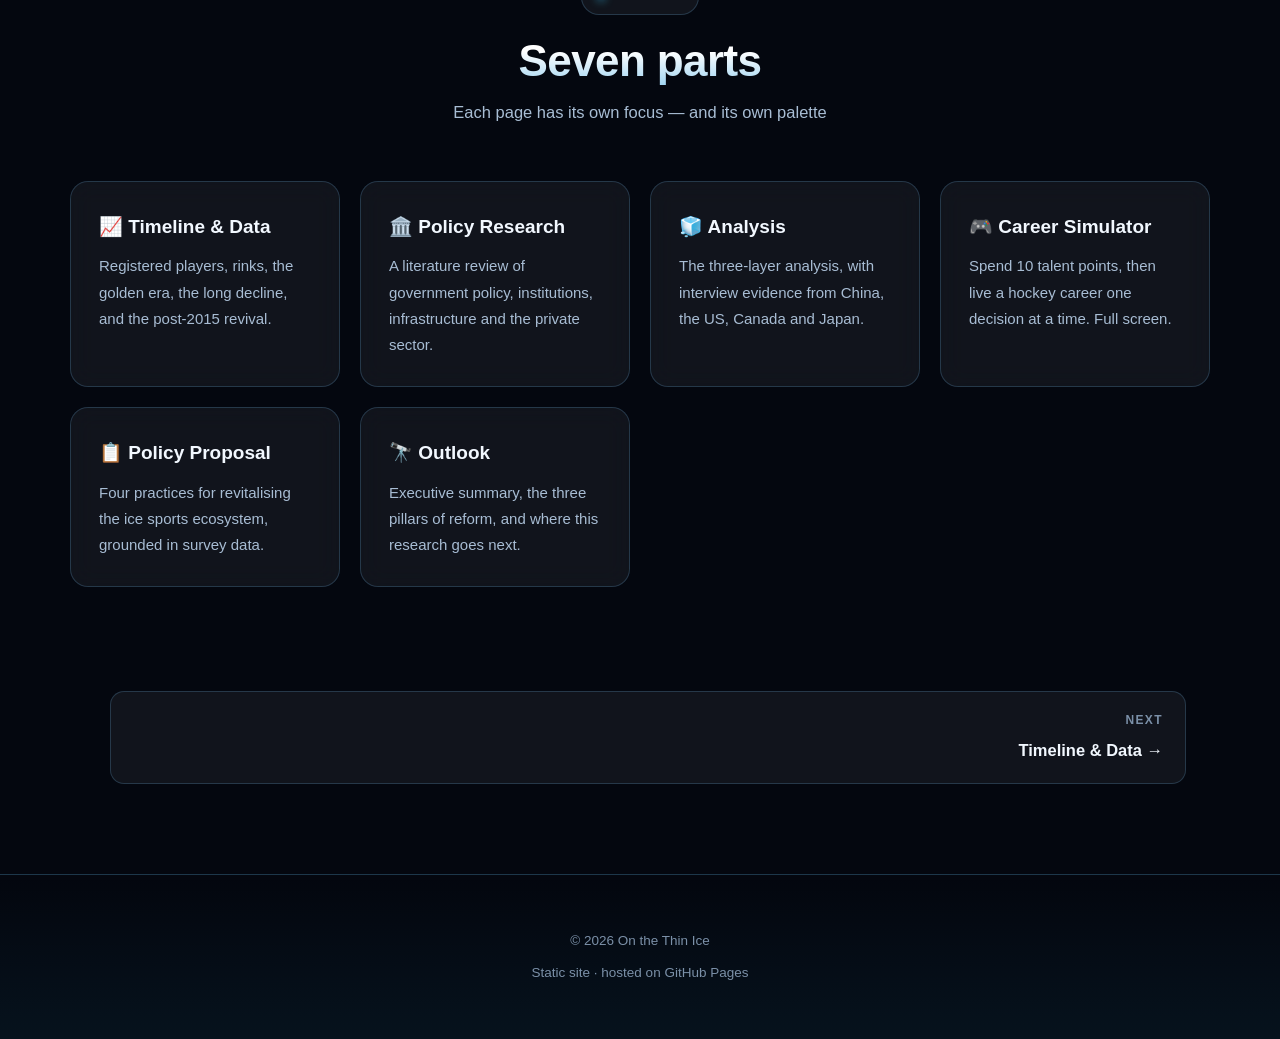
==== commit 7a3cef6c: "Shorten analysis navigation label" ====
--- a/index.html
+++ b/index.html
@@ -20,7 +20,7 @@
       <li><a href="index.html">Introduction</a></li>
       <li><a href="timeline.html">Timeline &amp; Data</a></li>
       <li><a href="policy-research.html">Policy Research</a></li>
-      <li><a href="u16-cliff.html">Why They Stop at Sixteen</a></li>
+      <li><a href="u16-cliff.html">Analysis</a></li>
       <li><a href="interviews.html">Interviews</a></li>
       <li><a href="simulator.html">Career Simulator</a></li>
       <li><a href="proposal.html">Proposal</a></li>
@@ -189,7 +189,7 @@
         <p>A literature review of government policy, institutions, infrastructure and the private sector.</p>
       </a>
       <a class="card reveal" data-stagger href="u16-cliff.html">
-        <h3>🧊 Why They Stop at Sixteen</h3>
+        <h3>🧊 Analysis</h3>
         <p>The three-layer analysis, with interview evidence from China, the US, Canada and Japan.</p>
       </a>
       <a class="card reveal" data-stagger href="simulator.html">
